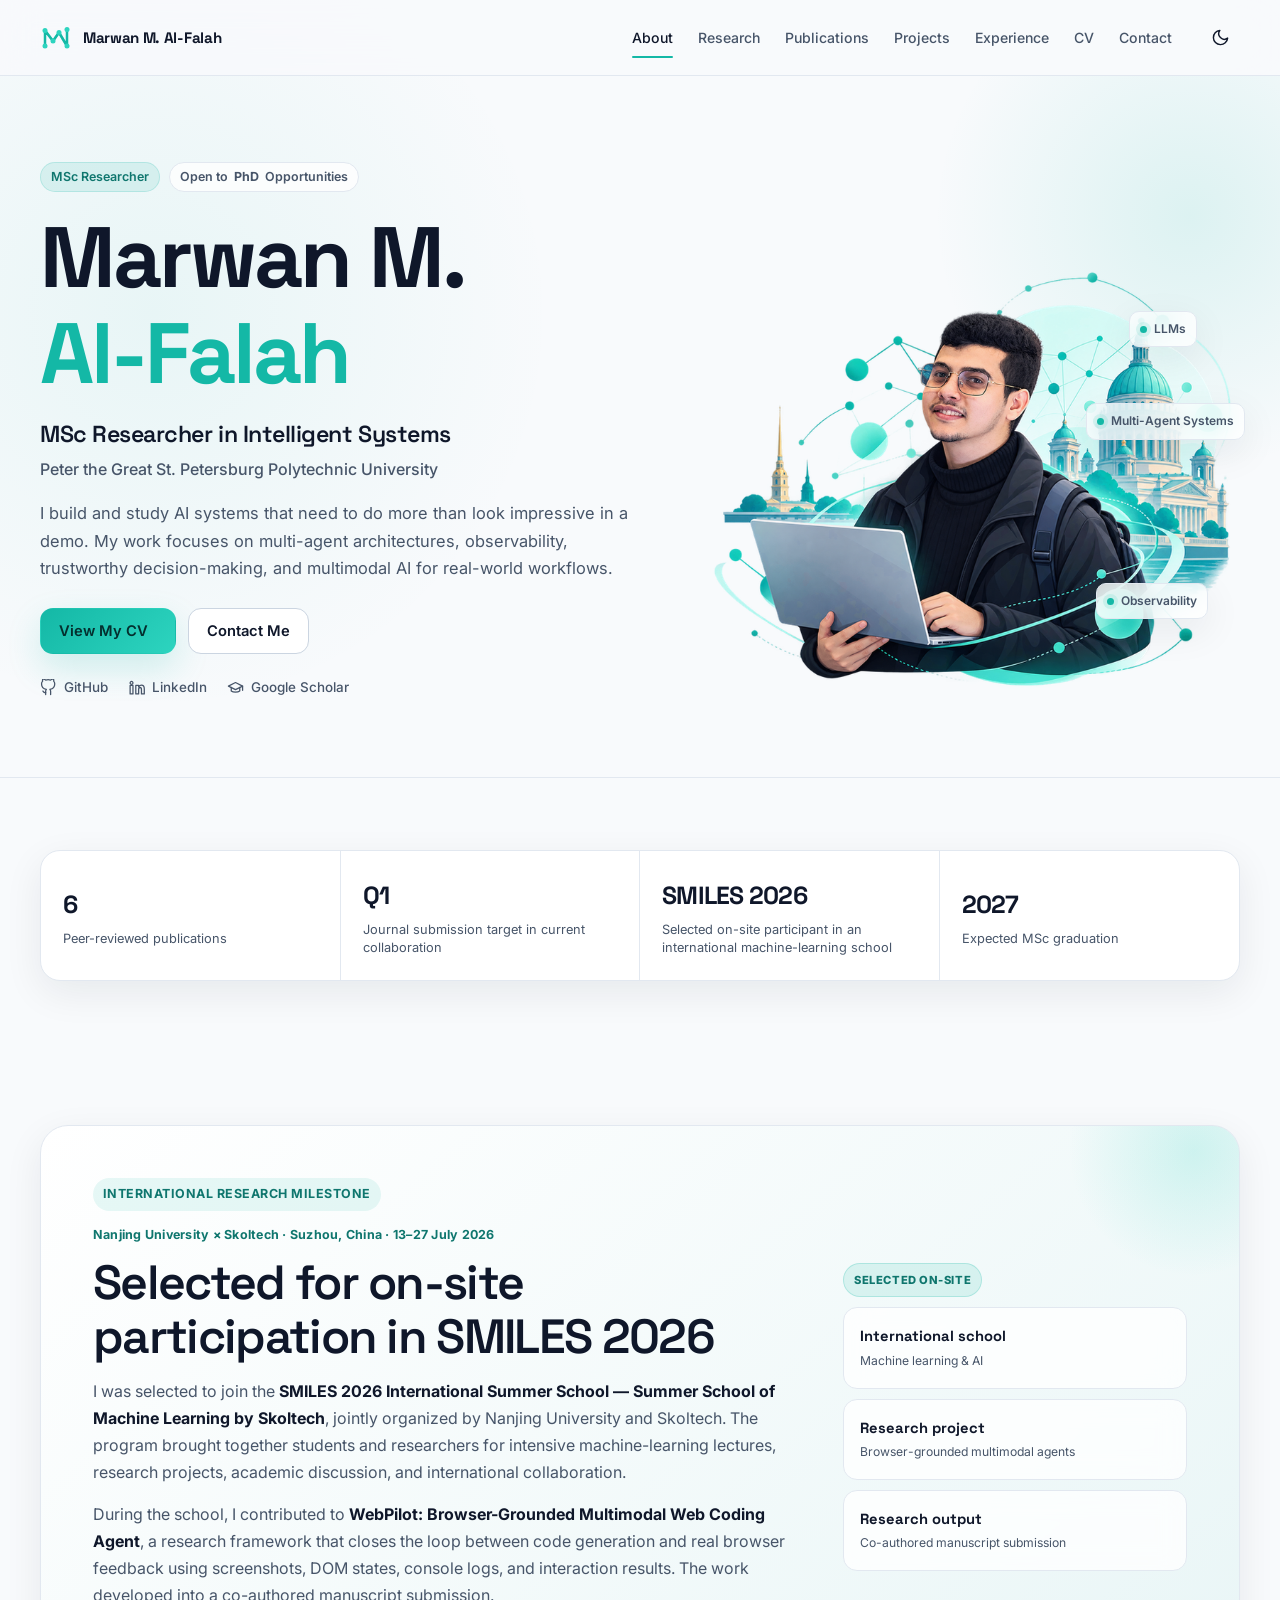
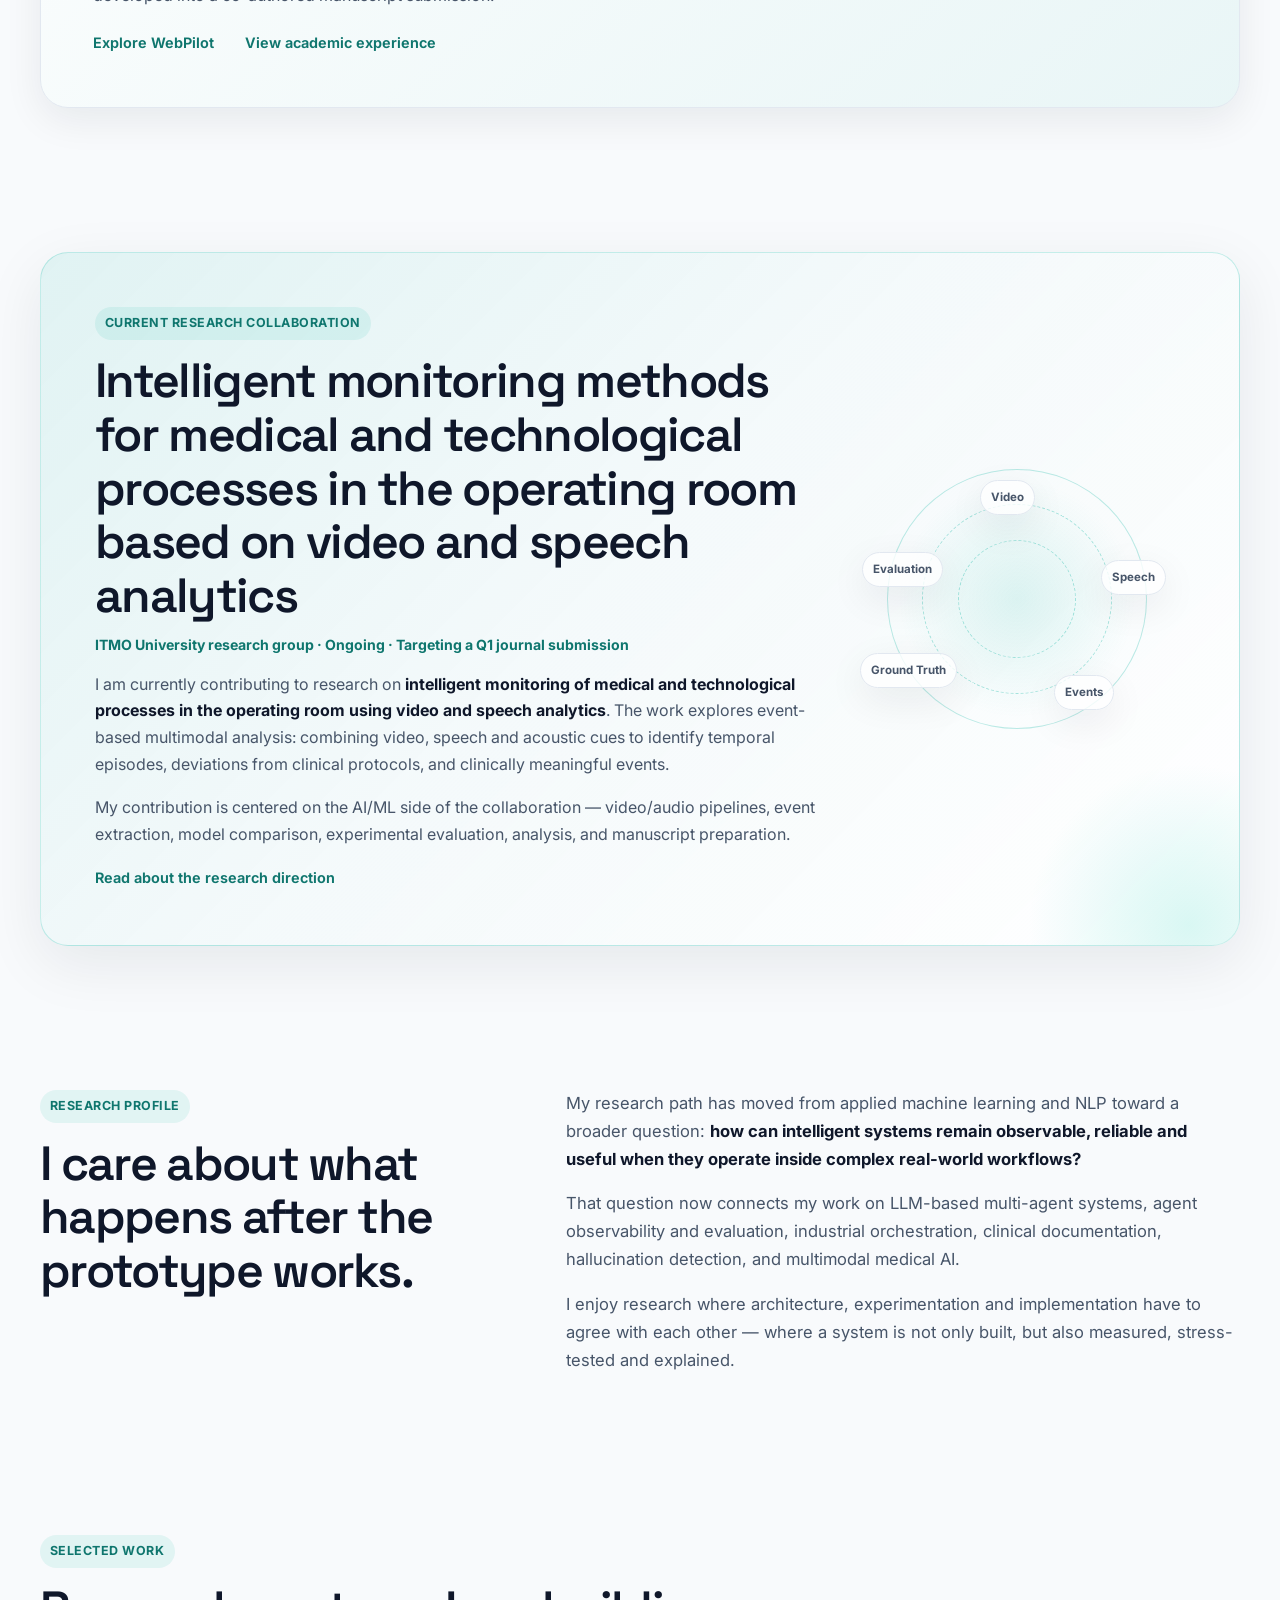
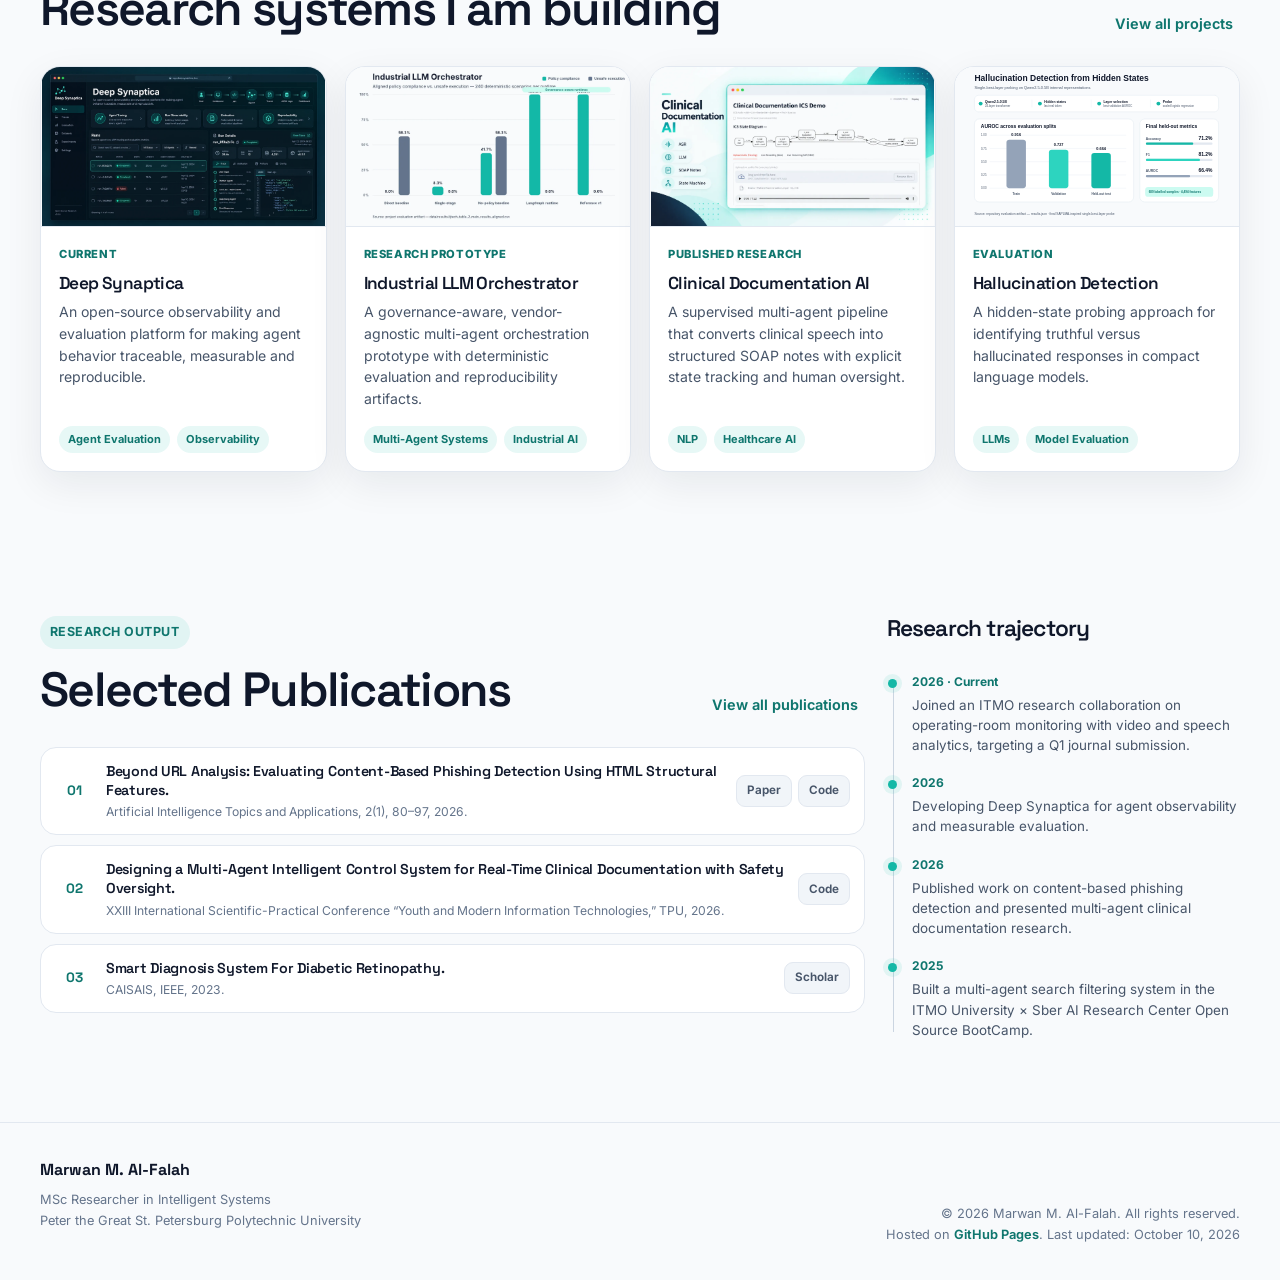
==== index.html @ 4bd2d405 "Force fresh portfolio tracker deployment" ====
<!doctype html>
<html lang="en" data-theme="light">
  <head>
    <meta charset="utf-8" />
    <meta name="viewport" content="width=device-width, initial-scale=1" />
    <meta name="theme-color" content="#F8FAFC" />
    <link rel="icon" href="favicon.svg" type="image/svg+xml" />
    <link
      rel="icon"
      href="assets/images/favicon-32.png"
      sizes="32x32"
      type="image/png"
    />
    <link rel="apple-touch-icon" href="assets/images/apple-touch-icon.png" />
    <link rel="manifest" href="site.webmanifest" />
    <link rel="preconnect" href="https://fonts.googleapis.com" />
    <link rel="preconnect" href="https://fonts.gstatic.com" crossorigin />
    <link rel="stylesheet" href="assets/css/styles.css" />
    <title>Marwan M. Al-Falah — AI Researcher</title>
    <meta
      name="description"
      content="Marwan M. Al-Falah is an MSc researcher in Intelligent Systems working on multi-agent systems, agent observability, trustworthy AI, and multimodal AI research."
    />
    <meta property="og:type" content="website" />
    <meta property="og:title" content="Marwan M. Al-Falah — AI Researcher" />
    <meta
      property="og:description"
      content="Multi-agent systems, agent observability, trustworthy AI and multimodal research."
    />
    <meta
      property="og:image"
      content="https://marwanmalfalah.github.io/assets/images/og-image.png"
    />
    <meta property="og:image:width" content="1200" />
    <meta property="og:image:height" content="630" />
    <meta name="twitter:card" content="summary_large_image" />
  </head>
  <body data-page="about">
    <a class="skip-link" href="#main">Skip to main content</a>
    <header id="site-header"></header>
    <main id="main">
      <section class="hero" aria-labelledby="hero-title">
        <div class="container hero-grid">
          <div class="hero-copy">
            <div class="hero-eyebrows">
              <span class="eyebrow-pill primary">MSc Researcher</span
              ><span class="eyebrow-pill"
                >Open to <b>PhD</b> Opportunities</span
              >
            </div>
            <h1 class="hero-title" id="hero-title">
              Marwan M.<span class="accent">Al-Falah</span>
            </h1>
            <p class="hero-role">MSc Researcher in Intelligent Systems</p>
            <p class="hero-affiliation">
              Peter the Great St. Petersburg Polytechnic University
            </p>
            <p class="hero-intro">
              I build and study AI systems that need to do more than look
              impressive in a demo. My work focuses on multi-agent
              architectures, observability, trustworthy decision-making, and
              multimodal AI for real-world workflows.
            </p>
            <div class="hero-actions">
              <a
                class="btn btn-primary"
                href="assets/files/Marwan_AlFalah_CV.pdf"
                target="_blank"
                rel="noopener"
                >View My CV<span class="icon" data-icon="arrowRight"></span></a
              ><a class="btn btn-secondary" href="contact.html">Contact Me</a>
            </div>
            <div class="social-row">
              <a
                class="social-link"
                href="https://github.com/MarwanMAlfalah"
                target="_blank"
                rel="noopener"
                ><span class="icon" data-icon="github"></span>GitHub</a
              ><a
                class="social-link"
                href="https://www.linkedin.com/in/marwanmalfalah"
                target="_blank"
                rel="noopener"
                ><span class="icon" data-icon="linkedin"></span>LinkedIn</a
              ><a
                class="social-link"
                href="https://scholar.google.com/citations?user=TC1SgRMAAAAJ&hl=en"
                target="_blank"
                rel="noopener"
                ><span class="icon" data-icon="graduation"></span>Google
                Scholar</a
              >
            </div>
          </div>
          <div class="hero-visual" aria-hidden="true">
            <img
              class="hero-art hero-art-light"
              src="assets/images/hero-light.svg"
              alt=""
            /><img
              class="hero-art hero-art-dark"
              src="assets/images/hero-dark.svg"
              alt=""
            /><span class="hero-chip chip-1">LLMs</span
            ><span class="hero-chip chip-2">Multi-Agent Systems</span
            ><span class="hero-chip chip-3">Observability</span>
          </div>
        </div>
      </section>

      <section class="section-tight">
        <div class="container">
          <div class="impact-strip">
            <div><strong>6</strong><span>Peer-reviewed publications</span></div>
            <div>
              <strong>Q1</strong
              ><span>Journal submission target in current collaboration</span>
            </div>
            <div>
              <strong>SMILES 2026</strong
              ><span
                >Selected on-site participant in an international
                machine-learning school</span
              >
            </div>
            <div><strong>2027</strong><span>Expected MSc graduation</span></div>
          </div>
        </div>
      </section>

      <section class="section-tight" aria-labelledby="smiles-title">
        <div class="container research-milestone-card">
          <div class="milestone-main">
            <span class="section-kicker">International research milestone</span>
            <div class="milestone-meta">
              Nanjing University × Skoltech · Suzhou, China · 13–27 July 2026
            </div>
            <h2 id="smiles-title">
              Selected for on-site participation in SMILES 2026
            </h2>
            <p>
              I was selected to join the
              <strong
                >SMILES 2026 International Summer School — Summer School of
                Machine Learning by Skoltech</strong
              >, jointly organized by Nanjing University and Skoltech. The
              program brought together students and researchers for intensive
              machine-learning lectures, research projects, academic discussion,
              and international collaboration.
            </p>
            <p>
              During the school, I contributed to
              <strong
                >WebPilot: Browser-Grounded Multimodal Web Coding Agent</strong
              >, a research framework that closes the loop between code
              generation and real browser feedback using screenshots, DOM
              states, console logs, and interaction results. The work developed
              into a co-authored manuscript submission.
            </p>
            <div class="milestone-actions">
              <a class="text-link" href="projects.html#webpilot"
                >Explore WebPilot<span
                  class="icon"
                  data-icon="arrowRight"
                ></span></a
              ><a class="text-link" href="experience.html#smiles-2026"
                >View academic experience<span
                  class="icon"
                  data-icon="arrowRight"
                ></span
              ></a>
            </div>
          </div>
          <div class="milestone-side" aria-label="SMILES 2026 highlights">
            <span class="milestone-badge">Selected on-site</span>
            <div>
              <strong>International school</strong
              ><span>Machine learning & AI</span>
            </div>
            <div>
              <strong>Research project</strong
              ><span>Browser-grounded multimodal agents</span>
            </div>
            <div>
              <strong>Research output</strong
              ><span>Co-authored manuscript submission</span>
            </div>
          </div>
        </div>
      </section>

      <section class="section-tight">
        <div class="container current-research-card">
          <div class="current-research-copy">
            <span class="section-kicker">Current research collaboration</span>
            <h2>
              Intelligent monitoring methods for medical and technological
              processes in the operating room based on video and speech
              analytics
            </h2>
            <p class="research-status">
              ITMO University research group · Ongoing · Targeting a Q1 journal
              submission
            </p>
            <p>
              I am currently contributing to research on
              <strong
                >intelligent monitoring of medical and technological processes
                in the operating room using video and speech analytics</strong
              >. The work explores event-based multimodal analysis: combining
              video, speech and acoustic cues to identify temporal episodes,
              deviations from clinical protocols, and clinically meaningful
              events.
            </p>
            <p>
              My contribution is centered on the AI/ML side of the collaboration
              — video/audio pipelines, event extraction, model comparison,
              experimental evaluation, analysis, and manuscript preparation.
            </p>
            <a class="text-link" href="research.html#operating-room"
              >Read about the research direction<span
                class="icon"
                data-icon="arrowRight"
              ></span
            ></a>
          </div>
          <div class="current-research-visual">
            <div class="research-orbit">
              <span>Video</span><span>Speech</span><span>Events</span
              ><span>Ground Truth</span><span>Evaluation</span>
            </div>
          </div>
        </div>
      </section>

      <section class="section-tight">
        <div class="container narrative-grid">
          <div>
            <span class="section-kicker">Research profile</span>
            <h2>I care about what happens after the prototype works.</h2>
          </div>
          <div class="narrative-copy">
            <p>
              My research path has moved from applied machine learning and NLP
              toward a broader question:
              <strong
                >how can intelligent systems remain observable, reliable and
                useful when they operate inside complex real-world
                workflows?</strong
              >
            </p>
            <p>
              That question now connects my work on LLM-based multi-agent
              systems, agent observability and evaluation, industrial
              orchestration, clinical documentation, hallucination detection,
              and multimodal medical AI.
            </p>
            <p>
              I enjoy research where architecture, experimentation and
              implementation have to agree with each other — where a system is
              not only built, but also measured, stress-tested and explained.
            </p>
          </div>
        </div>
      </section>

      <section class="section-tight" aria-labelledby="featured-projects-title">
        <div class="container">
          <div class="section-header">
            <div>
              <span class="section-kicker">Selected work</span>
              <h2 id="featured-projects-title">
                Research systems I am building
              </h2>
            </div>
            <a class="text-link" href="projects.html"
              >View all projects<span class="icon" data-icon="arrowRight"></span
            ></a>
          </div>
          <div class="project-grid">
            <article class="project-card">
              <a
                class="project-media"
                href="https://github.com/MarwanMAlfalah/deep-synaptica"
                target="_blank"
                rel="noopener"
                ><img
                  src="assets/images/projects/deep-synaptica.webp"
                  alt="Deep Synaptica illustration"
              /></a>
              <div class="project-body">
                <span class="project-label">Current</span>
                <h3>Deep Synaptica</h3>
                <p>
                  An open-source observability and evaluation platform for
                  making agent behavior traceable, measurable and reproducible.
                </p>
                <div class="tag-row">
                  <span class="tag">Agent Evaluation</span
                  ><span class="tag">Observability</span>
                </div>
              </div>
            </article>
            <article class="project-card">
              <a
                class="project-media"
                href="https://github.com/MarwanMAlfalah/vendor-agnostic-industrial-orchestrator"
                target="_blank"
                rel="noopener"
                ><img
                  src="assets/images/projects/industrial-orchestrator.webp"
                  alt="Industrial orchestration illustration"
              /></a>
              <div class="project-body">
                <span class="project-label">Research prototype</span>
                <h3>Industrial LLM Orchestrator</h3>
                <p>
                  A governance-aware, vendor-agnostic multi-agent orchestration
                  prototype with deterministic evaluation and reproducibility
                  artifacts.
                </p>
                <div class="tag-row">
                  <span class="tag">Multi-Agent Systems</span
                  ><span class="tag">Industrial AI</span>
                </div>
              </div>
            </article>
            <article class="project-card">
              <a
                class="project-media"
                href="https://github.com/MarwanMAlfalah/clinical-doc-ics-demo"
                target="_blank"
                rel="noopener"
                ><img
                  src="assets/images/projects/clinical-ai.webp"
                  alt="Clinical AI illustration"
              /></a>
              <div class="project-body">
                <span class="project-label">Published research</span>
                <h3>Clinical Documentation AI</h3>
                <p>
                  A supervised multi-agent pipeline that converts clinical
                  speech into structured SOAP notes with explicit state tracking
                  and human oversight.
                </p>
                <div class="tag-row">
                  <span class="tag">NLP</span
                  ><span class="tag">Healthcare AI</span>
                </div>
              </div>
            </article>
            <article class="project-card">
              <a
                class="project-media"
                href="https://github.com/MarwanMAlfalah/smiles-2026-hallucination-detection"
                target="_blank"
                rel="noopener"
                ><img
                  src="assets/images/projects/hallucination-detection.svg"
                  alt="Hallucination detection illustration"
              /></a>
              <div class="project-body">
                <span class="project-label">Evaluation</span>
                <h3>Hallucination Detection</h3>
                <p>
                  A hidden-state probing approach for identifying truthful
                  versus hallucinated responses in compact language models.
                </p>
                <div class="tag-row">
                  <span class="tag">LLMs</span
                  ><span class="tag">Model Evaluation</span>
                </div>
              </div>
            </article>
          </div>
        </div>
      </section>

      <section class="section-tight">
        <div class="container content-split">
          <div>
            <div class="section-header">
              <div>
                <span class="section-kicker">Research output</span>
                <h2>Selected Publications</h2>
              </div>
              <a class="text-link" href="publications.html"
                >View all publications<span
                  class="icon"
                  data-icon="arrowRight"
                ></span
              ></a>
            </div>
            <div class="publication-list">
              <article class="publication-item">
                <div class="pub-index">01</div>
                <div>
                  <div class="pub-title">
                    Beyond URL Analysis: Evaluating Content-Based Phishing
                    Detection Using HTML Structural Features.
                  </div>
                  <div class="pub-meta">
                    Artificial Intelligence Topics and Applications, 2(1),
                    80–97, 2026.
                  </div>
                </div>
                <div class="pub-actions">
                  <a
                    href="https://asejournals.com/journal/index.php/AITA/article/view/14"
                    target="_blank"
                    rel="noopener"
                    >Paper</a
                  ><a
                    href="https://github.com/MarwanMAlfalah/phishing-website-detection-content-based-analysis"
                    target="_blank"
                    rel="noopener"
                    >Code</a
                  >
                </div>
              </article>
              <article class="publication-item">
                <div class="pub-index">02</div>
                <div>
                  <div class="pub-title">
                    Designing a Multi-Agent Intelligent Control System for
                    Real-Time Clinical Documentation with Safety Oversight.
                  </div>
                  <div class="pub-meta">
                    XXIII International Scientific-Practical Conference “Youth
                    and Modern Information Technologies,” TPU, 2026.
                  </div>
                </div>
                <div class="pub-actions">
                  <a
                    href="https://github.com/MarwanMAlfalah/clinical-doc-ics-demo"
                    target="_blank"
                    rel="noopener"
                    >Code</a
                  >
                </div>
              </article>
              <article class="publication-item">
                <div class="pub-index">03</div>
                <div>
                  <div class="pub-title">
                    Smart Diagnosis System For Diabetic Retinopathy.
                  </div>
                  <div class="pub-meta">CAISAIS, IEEE, 2023.</div>
                </div>
                <div class="pub-actions">
                  <a
                    href="https://scholar.google.com/citations?user=TC1SgRMAAAAJ&hl=en"
                    target="_blank"
                    rel="noopener"
                    >Scholar</a
                  >
                </div>
              </article>
            </div>
          </div>
          <aside>
            <div class="section-header"><h3>Research trajectory</h3></div>
            <div class="timeline">
              <div class="timeline-item">
                <div class="timeline-date">2026 · Current</div>
                <div class="timeline-text">
                  Joined an ITMO research collaboration on operating-room
                  monitoring with video and speech analytics, targeting a Q1
                  journal submission.
                </div>
              </div>
              <div class="timeline-item">
                <div class="timeline-date">2026</div>
                <div class="timeline-text">
                  Developing Deep Synaptica for agent observability and
                  measurable evaluation.
                </div>
              </div>
              <div class="timeline-item">
                <div class="timeline-date">2026</div>
                <div class="timeline-text">
                  Published work on content-based phishing detection and
                  presented multi-agent clinical documentation research.
                </div>
              </div>
              <div class="timeline-item">
                <div class="timeline-date">2025</div>
                <div class="timeline-text">
                  Built a multi-agent search filtering system in the ITMO
                  University × Sber AI Research Center Open Source BootCamp.
                </div>
              </div>
            </div>
          </aside>
        </div>
      </section>
    </main>
    <footer id="site-footer"></footer>
    <script src="assets/js/app.js" defer></script>
    <script src="assets/js/tracker-v2.js" defer></script>
</body>
</html>
---- assets/css/styles.css ----
@import url('https://fonts.googleapis.com/css2?family=Inter:wght@400;500;600;700&family=Space+Grotesk:wght@500;600;700&display=swap');

:root {
  color-scheme: light;
  --font-heading: "Space Grotesk", "Inter", system-ui, sans-serif;
  --font-body: "Inter", system-ui, -apple-system, BlinkMacSystemFont, "Segoe UI", sans-serif;

  --teal: #14B8A6;
  --teal-bright: #2DD4BF;
  --mint: #99F6E4;
  --mint-soft: #CCFBF1;
  --teal-deep: #0F766E;

  --bg: #F8FAFC;
  --surface: #FFFFFF;
  --surface-soft: #F1F5F9;
  --surface-glass: rgba(255, 255, 255, 0.78);
  --text: #0F172A;
  --muted: #475569;
  --muted-2: #64748B;
  --border: #E2E8F0;
  --border-strong: #CBD5E1;
  --header: rgba(248, 250, 252, 0.86);
  --shadow: 0 18px 60px rgba(15, 23, 42, 0.08);
  --shadow-card: 0 12px 38px rgba(15, 23, 42, 0.075);
  --teal-glow: 0 14px 34px rgba(20, 184, 166, 0.18);

  --radius-sm: 12px;
  --radius-md: 16px;
  --radius-lg: 20px;
  --radius-xl: 28px;
  --radius-pill: 999px;
  --container: 1200px;
  --section-space: clamp(72px, 8vw, 96px);
  --nav-height: 76px;
}

html[data-theme="dark"] {
  color-scheme: dark;
  --bg: #0B1220;
  --surface: #0F172A;
  --surface-soft: #111C2E;
  --surface-glass: rgba(15, 23, 42, 0.80);
  --text: #F8FAFC;
  --muted: #CBD5E1;
  --muted-2: #94A3B8;
  --border: rgba(255, 255, 255, 0.08);
  --border-strong: rgba(255, 255, 255, 0.14);
  --header: rgba(11, 18, 32, 0.84);
  --shadow: 0 20px 70px rgba(0, 0, 0, 0.26);
  --shadow-card: 0 16px 42px rgba(0, 0, 0, 0.20);
  --teal-glow: 0 16px 42px rgba(20, 184, 166, 0.17);
}

* {
  box-sizing: border-box;
}

html {
  scroll-behavior: smooth;
  scroll-padding-top: calc(var(--nav-height) + 22px);
}

body {
  margin: 0;
  min-height: 100vh;
  background:
    radial-gradient(circle at 12% 7%, rgba(20, 184, 166, 0.07), transparent 25rem),
    var(--bg);
  color: var(--text);
  font-family: var(--font-body);
  font-size: 16px;
  line-height: 1.68;
  -webkit-font-smoothing: antialiased;
  text-rendering: optimizeLegibility;
  transition: background-color .25s ease, color .25s ease;
}

body::selection {
  background: var(--mint);
  color: #0F172A;
}

img,
svg {
  display: block;
  max-width: 100%;
}

a {
  color: inherit;
  text-decoration: none;
}

button,
input,
textarea {
  font: inherit;
}

button {
  color: inherit;
}

h1,
h2,
h3,
h4,
p {
  margin-top: 0;
}

h1,
h2,
h3,
h4 {
  font-family: var(--font-heading);
  letter-spacing: -0.035em;
  line-height: 1.12;
}

h1 {
  font-size: clamp(3rem, 7vw, 5.35rem);
  font-weight: 700;
}

h2 {
  font-size: clamp(2rem, 4vw, 3rem);
  font-weight: 600;
}

h3 {
  font-size: clamp(1.15rem, 2vw, 1.42rem);
  font-weight: 600;
}

.container {
  width: min(var(--container), calc(100% - 48px));
  margin-inline: auto;
}

.section {
  padding-block: var(--section-space);
}

.section-tight {
  padding-block: clamp(48px, 6vw, 72px);
}

.section-header {
  display: flex;
  align-items: end;
  justify-content: space-between;
  gap: 24px;
  margin-bottom: 30px;
}

.section-header h2,
.section-header h3 {
  margin-bottom: 0;
}

.section-kicker {
  display: inline-flex;
  align-items: center;
  gap: 8px;
  padding: 6px 10px;
  border-radius: var(--radius-pill);
  background: rgba(20, 184, 166, .10);
  color: var(--teal-deep);
  font-size: .78rem;
  font-weight: 700;
  letter-spacing: .04em;
  text-transform: uppercase;
  margin-bottom: 14px;
}

html[data-theme="dark"] .section-kicker {
  color: var(--teal-bright);
}

.section-lead {
  max-width: 720px;
  color: var(--muted);
  font-size: 1.05rem;
}

.skip-link {
  position: fixed;
  left: 18px;
  top: -80px;
  z-index: 9999;
  background: var(--teal);
  color: #042F2E;
  font-weight: 700;
  padding: 10px 14px;
  border-radius: 10px;
}

.skip-link:focus {
  top: 16px;
}

/* Header */
.site-header {
  position: sticky;
  top: 0;
  z-index: 1000;
  height: var(--nav-height);
  background: var(--header);
  border-bottom: 1px solid var(--border);
  backdrop-filter: blur(18px) saturate(150%);
  -webkit-backdrop-filter: blur(18px) saturate(150%);
}

.nav-shell {
  height: 100%;
  display: flex;
  align-items: center;
  justify-content: space-between;
  gap: 28px;
}

.brand {
  display: inline-flex;
  align-items: center;
  gap: 11px;
  font-family: var(--font-heading);
  font-weight: 700;
  letter-spacing: -0.02em;
  white-space: nowrap;
}

.brand img {
  width: 32px;
  height: 32px;
}

.brand-label {
  font-size: .95rem;
}

.nav-links {
  display: flex;
  align-items: center;
  gap: 25px;
  margin-left: auto;
}

.nav-link {
  position: relative;
  color: var(--muted);
  font-size: .88rem;
  font-weight: 500;
  transition: color .18s ease;
}

.nav-link::after {
  content: "";
  position: absolute;
  height: 2px;
  left: 0;
  right: 100%;
  bottom: -9px;
  background: var(--teal);
  border-radius: 999px;
  transition: right .18s ease;
}

.nav-link:hover,
.nav-link[aria-current="page"] {
  color: var(--text);
}

.nav-link:hover::after,
.nav-link[aria-current="page"]::after {
  right: 0;
}

.header-actions {
  display: flex;
  align-items: center;
  gap: 8px;
}

.icon-btn {
  width: 40px;
  height: 40px;
  display: inline-grid;
  place-items: center;
  border-radius: 12px;
  border: 1px solid transparent;
  background: transparent;
  cursor: pointer;
  transition: .18s ease;
}

.icon-btn:hover {
  background: var(--surface-soft);
  border-color: var(--border);
}

.icon-btn .icon {
  width: 19px;
  height: 19px;
}

.menu-btn {
  display: none;
}

/* Buttons and links */
.btn {
  min-height: 46px;
  display: inline-flex;
  align-items: center;
  justify-content: center;
  gap: 9px;
  padding: 0 18px;
  border: 1px solid transparent;
  border-radius: 13px;
  font-weight: 600;
  font-size: .92rem;
  cursor: pointer;
  transition: transform .18s ease, box-shadow .18s ease, background .18s ease, border-color .18s ease;
}

.btn:hover {
  transform: translateY(-2px);
}

.btn-primary {
  background: linear-gradient(135deg, var(--teal) 0%, var(--teal-bright) 100%);
  color: #042F2E;
  box-shadow: var(--teal-glow);
}

.btn-primary:hover {
  box-shadow: 0 18px 42px rgba(20, 184, 166, .26);
}

.btn-secondary {
  background: var(--surface);
  border-color: var(--border-strong);
  color: var(--text);
}

.btn-secondary:hover {
  border-color: var(--teal);
}

.btn-ghost {
  min-height: 38px;
  padding: 0 12px;
  color: var(--teal-deep);
  background: rgba(20, 184, 166, .08);
}

html[data-theme="dark"] .btn-ghost {
  color: var(--teal-bright);
}

.text-link {
  display: inline-flex;
  align-items: center;
  gap: 7px;
  color: var(--teal-deep);
  font-weight: 650;
  font-size: .9rem;
}

html[data-theme="dark"] .text-link {
  color: var(--teal-bright);
}

.text-link .icon {
  transition: transform .18s ease;
}

.text-link:hover .icon {
  transform: translateX(3px);
}

/* Hero */
.hero {
  position: relative;
  min-height: clamp(620px, 78vh, 720px);
  display: flex;
  align-items: center;
  overflow: clip;
  border-bottom: 1px solid var(--border);
}

.hero::before {
  content: "";
  position: absolute;
  width: 540px;
  height: 540px;
  right: -180px;
  top: -130px;
  border-radius: 50%;
  background: radial-gradient(circle, rgba(20, 184, 166, .12), transparent 67%);
  pointer-events: none;
}

.hero-grid {
  display: grid;
  grid-template-columns: minmax(0, 1.08fr) minmax(420px, 540px);
  align-items: center;
  gap: clamp(28px, 4vw, 56px);
  padding-block: 56px 48px;
}

.hero-copy {
  position: relative;
  z-index: 2;
  max-width: 650px;
}

.hero-eyebrows {
  display: flex;
  flex-wrap: wrap;
  gap: 9px;
  margin-bottom: 18px;
}

.eyebrow-pill {
  display: inline-flex;
  align-items: center;
  gap: 6px;
  min-height: 30px;
  padding: 0 10px;
  border-radius: var(--radius-pill);
  color: var(--muted);
  background: var(--surface-glass);
  border: 1px solid var(--border);
  font-size: .78rem;
  font-weight: 600;
}

.eyebrow-pill.primary {
  color: var(--teal-deep);
  background: rgba(20, 184, 166, .11);
  border-color: rgba(20, 184, 166, .18);
}

html[data-theme="dark"] .eyebrow-pill.primary {
  color: var(--teal-bright);
}

.hero-title {
  margin-bottom: 13px;
  max-width: 780px;
}

.hero-title .accent {
  color: var(--teal);
  display: block;
}

.hero-role {
  font-family: var(--font-heading);
  font-weight: 600;
  letter-spacing: -0.02em;
  font-size: clamp(1.14rem, 2.3vw, 1.45rem);
  margin-bottom: 2px;
}

.hero-affiliation {
  color: var(--muted);
  font-weight: 500;
  margin-bottom: 17px;
}

.hero-intro {
  color: var(--muted);
  max-width: 680px;
  font-size: 1.03rem;
  margin-bottom: 25px;
}

.hero-actions {
  display: flex;
  flex-wrap: wrap;
  gap: 12px;
}

.social-row {
  display: flex;
  flex-wrap: wrap;
  gap: 20px;
  margin-top: 22px;
}

.social-link {
  display: inline-flex;
  align-items: center;
  gap: 7px;
  color: var(--muted);
  font-size: .84rem;
  font-weight: 500;
}

.social-link:hover {
  color: var(--text);
}

.social-link .icon {
  width: 17px;
  height: 17px;
}

.hero-visual {
  position: relative;
  align-self: end;
  justify-self: end;
  width: 100%;
  max-width: 540px;
  aspect-ratio: 760 / 620;
  overflow: visible;
}

.hero-art {
  position: absolute;
  left: 50%;
  bottom: 0;
  width: 100%;
  height: 100%;
  max-width: none;
  object-fit: contain;
  object-position: center bottom;
  transform: translateX(-50%);
  pointer-events: none;
}

.hero-art-dark {
  display: none;
}

html[data-theme="dark"] .hero-art-light {
  display: none;
}

html[data-theme="dark"] .hero-art-dark {
  display: block;
}

.hero-chip {
  position: absolute;
  z-index: 3;
  display: inline-flex;
  align-items: center;
  gap: 7px;
  padding: 7px 10px;
  border-radius: 10px;
  background: var(--surface-glass);
  border: 1px solid var(--border);
  color: var(--muted);
  font-size: .75rem;
  font-weight: 600;
  box-shadow: var(--shadow-card);
  backdrop-filter: blur(12px);
}

.hero-chip::before {
  content: "";
  width: 7px;
  height: 7px;
  border-radius: 50%;
  background: var(--teal);
  box-shadow: 0 0 0 4px rgba(20, 184, 166, .12);
}

.chip-1 {
  top: 12%;
  right: 8%;
}

.chip-2 {
  top: 33%;
  right: -1%;
}

.chip-3 {
  bottom: 18%;
  right: 6%;
}

/* Cards */
.glass-panel,
.card {
  background: var(--surface-glass);
  border: 1px solid var(--border);
  border-radius: var(--radius-lg);
  box-shadow: var(--shadow-card);
  backdrop-filter: blur(14px);
}

.interest-grid {
  display: grid;
  grid-template-columns: repeat(6, 1fr);
  gap: 12px;
}

.interest-card {
  min-height: 108px;
  display: flex;
  align-items: center;
  gap: 12px;
  padding: 18px 15px;
  background: var(--surface);
  border: 1px solid var(--border);
  border-radius: var(--radius-md);
  transition: transform .2s ease, border-color .2s ease, box-shadow .2s ease;
}

.interest-card:hover {
  transform: translateY(-3px);
  border-color: rgba(20, 184, 166, .44);
  box-shadow: var(--shadow-card);
}

.interest-icon {
  flex: 0 0 38px;
  width: 38px;
  height: 38px;
  display: grid;
  place-items: center;
  border-radius: 11px;
  background: rgba(20, 184, 166, .09);
  color: var(--teal-deep);
}

html[data-theme="dark"] .interest-icon {
  color: var(--teal-bright);
}

.interest-icon .icon {
  width: 21px;
  height: 21px;
}

.interest-card span:last-child {
  font-size: .82rem;
  font-weight: 600;
  line-height: 1.35;
}

.project-grid {
  display: grid;
  grid-template-columns: repeat(4, 1fr);
  gap: 18px;
}

.project-card {
  overflow: hidden;
  display: flex;
  flex-direction: column;
  background: var(--surface);
  border: 1px solid var(--border);
  border-radius: var(--radius-lg);
  box-shadow: var(--shadow-card);
  transition: transform .22s ease, border-color .22s ease, box-shadow .22s ease;
}

.project-card:hover {
  transform: translateY(-5px);
  border-color: rgba(20, 184, 166, .36);
  box-shadow: var(--shadow);
}

.project-media {
  aspect-ratio: 16 / 9;
  overflow: hidden;
  border-bottom: 1px solid var(--border);
}

.project-media img {
  width: 100%;
  height: 100%;
  object-fit: cover;
  transition: transform .32s ease;
}

.project-card:hover .project-media img {
  transform: scale(1.025);
}

.project-body {
  display: flex;
  flex-direction: column;
  flex: 1;
  padding: 18px;
}

.project-body h3 {
  margin-bottom: 8px;
  font-size: 1.08rem;
}

.project-body p {
  color: var(--muted);
  font-size: .88rem;
  line-height: 1.55;
  margin-bottom: 16px;
}

.tag-row {
  display: flex;
  flex-wrap: wrap;
  gap: 7px;
  margin-top: auto;
}

.tag {
  display: inline-flex;
  align-items: center;
  min-height: 27px;
  padding: 0 9px;
  border-radius: var(--radius-pill);
  background: rgba(20, 184, 166, .10);
  color: var(--teal-deep);
  font-size: .69rem;
  font-weight: 700;
}

html[data-theme="dark"] .tag {
  color: var(--teal-bright);
  background: rgba(20, 184, 166, .12);
}

.project-footer {
  display: flex;
  justify-content: space-between;
  gap: 12px;
  align-items: center;
  padding: 13px 18px;
  border-top: 1px solid var(--border);
}

.project-footer a {
  color: var(--muted);
  font-size: .8rem;
  font-weight: 600;
  display: inline-flex;
  align-items: center;
  gap: 6px;
}

.project-footer a:hover {
  color: var(--teal-deep);
}

html[data-theme="dark"] .project-footer a:hover {
  color: var(--teal-bright);
}

/* Publications and news */
.content-split {
  display: grid;
  grid-template-columns: minmax(0, 1.75fr) minmax(280px, .75fr);
  gap: 22px;
}

.publication-list {
  display: grid;
  gap: 10px;
}

.publication-item {
  display: grid;
  grid-template-columns: 38px minmax(0, 1fr) auto;
  gap: 13px;
  align-items: center;
  padding: 14px;
  background: var(--surface);
  border: 1px solid var(--border);
  border-radius: var(--radius-md);
}

.pub-index {
  color: var(--teal-deep);
  font-family: var(--font-heading);
  font-weight: 700;
  font-size: .85rem;
  text-align: center;
}

html[data-theme="dark"] .pub-index {
  color: var(--teal-bright);
}

.pub-title {
  font-family: var(--font-heading);
  font-weight: 600;
  font-size: .89rem;
  letter-spacing: -0.02em;
  margin-bottom: 3px;
  line-height: 1.35;
}

.pub-meta {
  color: var(--muted-2);
  font-size: .76rem;
  line-height: 1.4;
}

.pub-actions {
  display: flex;
  gap: 6px;
}

.pub-actions a {
  min-height: 32px;
  display: inline-flex;
  align-items: center;
  padding: 0 10px;
  border-radius: 9px;
  background: var(--surface-soft);
  color: var(--muted);
  font-size: .73rem;
  font-weight: 650;
  border: 1px solid var(--border);
}

.pub-actions a:hover {
  border-color: var(--teal);
  color: var(--text);
}

.timeline {
  position: relative;
  display: grid;
  gap: 18px;
  padding-left: 25px;
}

.timeline::before {
  content: "";
  position: absolute;
  left: 6px;
  top: 8px;
  bottom: 8px;
  width: 1px;
  background: var(--border-strong);
}

.timeline-item {
  position: relative;
}

.timeline-item::before {
  content: "";
  position: absolute;
  left: -24px;
  top: 7px;
  width: 9px;
  height: 9px;
  border-radius: 50%;
  background: var(--teal);
  box-shadow: 0 0 0 5px rgba(20, 184, 166, .10);
}

.timeline-date {
  color: var(--teal-deep);
  font-weight: 700;
  font-size: .75rem;
  margin-bottom: 3px;
}

html[data-theme="dark"] .timeline-date {
  color: var(--teal-bright);
}

.timeline-text {
  color: var(--muted);
  font-size: .84rem;
  line-height: 1.5;
}

/* Inner pages */
.page-hero {
  padding-block: clamp(64px, 8vw, 96px) 48px;
  border-bottom: 1px solid var(--border);
}

.page-hero h1 {
  font-size: clamp(2.7rem, 6vw, 4.8rem);
  margin-bottom: 14px;
}

.page-hero p {
  max-width: 760px;
  color: var(--muted);
  font-size: 1.05rem;
}

.page-hero .accent {
  color: var(--teal);
}

.content-card {
  padding: clamp(22px, 3vw, 34px);
  background: var(--surface);
  border: 1px solid var(--border);
  border-radius: var(--radius-lg);
  box-shadow: var(--shadow-card);
}

.prose {
  max-width: 820px;
}

.prose p,
.prose li {
  color: var(--muted);
}

.prose strong {
  color: var(--text);
}

.prose h2 {
  margin-top: 48px;
  margin-bottom: 14px;
}

.prose h3 {
  margin-top: 32px;
  margin-bottom: 9px;
}

.prose ul {
  padding-left: 20px;
}

.research-grid {
  display: grid;
  grid-template-columns: repeat(2, 1fr);
  gap: 20px;
}

.research-card {
  padding: 26px;
  background: var(--surface);
  border: 1px solid var(--border);
  border-radius: var(--radius-lg);
}

.research-card .interest-icon {
  margin-bottom: 18px;
}

.research-card p {
  color: var(--muted);
  margin-bottom: 0;
}

.experience-list {
  display: grid;
  gap: 16px;
}

.experience-item {
  display: grid;
  grid-template-columns: 150px minmax(0, 1fr);
  gap: 24px;
  padding: 22px 0;
  border-bottom: 1px solid var(--border);
}

.experience-item:last-child {
  border-bottom: 0;
}

.experience-date {
  color: var(--teal-deep);
  font-size: .8rem;
  font-weight: 700;
  padding-top: 4px;
}

html[data-theme="dark"] .experience-date {
  color: var(--teal-bright);
}

.experience-item h3 {
  margin-bottom: 4px;
}

.experience-org {
  color: var(--muted-2);
  font-weight: 600;
  font-size: .9rem;
  margin-bottom: 8px;
}

.experience-item p {
  color: var(--muted);
  margin-bottom: 0;
}

.contact-grid {
  display: grid;
  grid-template-columns: .9fr 1.1fr;
  gap: 22px;
}

.contact-methods {
  display: grid;
  gap: 12px;
}

.contact-method {
  display: flex;
  align-items: center;
  gap: 13px;
  padding: 16px;
  border: 1px solid var(--border);
  border-radius: var(--radius-md);
  background: var(--surface);
}

.contact-method:hover {
  border-color: rgba(20, 184, 166, .45);
}

.contact-method .interest-icon {
  width: 40px;
  height: 40px;
  flex-basis: 40px;
}

.contact-method strong {
  display: block;
  font-size: .9rem;
}

.contact-method span:last-child {
  color: var(--muted);
  font-size: .82rem;
}

.contact-note {
  padding: 28px;
  background: linear-gradient(135deg, rgba(20, 184, 166, .10), rgba(153, 246, 228, .06));
  border: 1px solid rgba(20, 184, 166, .22);
  border-radius: var(--radius-lg);
}

.contact-note p {
  color: var(--muted);
}

/* Footer */
.site-footer {
  border-top: 1px solid var(--border);
  padding-block: 34px;
  margin-top: 10px;
}

.footer-grid {
  display: grid;
  grid-template-columns: 1fr auto;
  gap: 26px;
  align-items: end;
}

.footer-brand {
  font-family: var(--font-heading);
  font-weight: 700;
  margin-bottom: 5px;
}

.footer-meta,
.footer-copy {
  color: var(--muted-2);
  font-size: .8rem;
}

.footer-copy {
  text-align: right;
}

.footer-social {
  display: flex;
  gap: 12px;
  margin-top: 14px;
}

.footer-social a {
  color: var(--muted);
}

.footer-social a:hover {
  color: var(--teal);
}

.footer-social .icon {
  width: 18px;
  height: 18px;
}

/* Accessibility */
:focus-visible {
  outline: 3px solid rgba(45, 212, 191, .48);
  outline-offset: 3px;
  border-radius: 8px;
}

.sr-only {
  position: absolute;
  width: 1px;
  height: 1px;
  padding: 0;
  margin: -1px;
  overflow: hidden;
  clip: rect(0, 0, 0, 0);
  white-space: nowrap;
  border: 0;
}

@media (max-width: 1080px) {
  .nav-links {
    gap: 16px;
  }

  .nav-link {
    font-size: .82rem;
  }

  .interest-grid {
    grid-template-columns: repeat(3, 1fr);
  }

  .project-grid {
    grid-template-columns: repeat(2, 1fr);
  }

  .hero-grid {
    grid-template-columns: 1.08fr .92fr;
  }

  .hero-visual {
    min-height: 480px;
  }
}

@media (max-width: 900px) {
  :root {
    --nav-height: 70px;
  }

  .container {
    width: min(var(--container), calc(100% - 40px));
  }

  .menu-btn {
    display: inline-grid;
  }

  .nav-links {
    position: fixed;
    top: var(--nav-height);
    left: 20px;
    right: 20px;
    display: none;
    flex-direction: column;
    align-items: stretch;
    gap: 0;
    padding: 10px;
    border: 1px solid var(--border);
    border-radius: 16px;
    background: var(--surface);
    box-shadow: var(--shadow);
  }

  .nav-links.open {
    display: flex;
  }

  .nav-link {
    padding: 12px 14px;
    border-radius: 10px;
  }

  .nav-link::after {
    display: none;
  }

  .nav-link:hover,
  .nav-link[aria-current="page"] {
    background: var(--surface-soft);
  }

  .hero {
    min-height: auto;
  }

  .hero-grid {
    grid-template-columns: 1fr;
    padding-top: 58px;
    gap: 12px;
  }

  .hero-copy {
    max-width: 760px;
  }

  .hero-visual {
    min-height: 460px;
  }

  .content-split,
  .contact-grid {
    grid-template-columns: 1fr;
  }
}

@media (max-width: 700px) {
  .container {
    width: min(var(--container), calc(100% - 32px));
  }

  .brand-label {
    display: none;
  }

  .hero-title {
    font-size: clamp(3rem, 16vw, 4.3rem);
  }

  .hero-role {
    font-size: 1.1rem;
  }

  .hero-visual {
    min-height: 390px;
  }

  .hero-chip {
    font-size: .68rem;
  }

  .chip-1 {
    top: 13%;
    right: 5%;
  }

  .chip-2 {
    top: 32%;
    right: -1%;
  }

  .chip-3 {
    bottom: 19%;
    right: 4%;
  }

  .interest-grid {
    grid-template-columns: repeat(2, 1fr);
  }

  .project-grid {
    grid-template-columns: 1fr;
  }

  .publication-item {
    grid-template-columns: 34px minmax(0, 1fr);
  }

  .pub-actions {
    grid-column: 2;
  }

  .research-grid {
    grid-template-columns: 1fr;
  }

  .experience-item {
    grid-template-columns: 1fr;
    gap: 6px;
  }

  .footer-grid {
    grid-template-columns: 1fr;
  }

  .footer-copy {
    text-align: left;
  }

  .section-header {
    align-items: start;
    flex-direction: column;
    gap: 8px;
  }
}

@media (max-width: 480px) {
  .container {
    width: min(var(--container), calc(100% - 28px));
  }

  .hero-grid {
    padding-top: 44px;
  }

  .hero-actions {
    display: grid;
    grid-template-columns: 1fr;
  }

  .social-row {
    gap: 14px;
  }

  .interest-grid {
    grid-template-columns: 1fr;
  }

  .interest-card {
    min-height: 88px;
  }

  .hero-visual {
    min-height: 340px;
  }

  .hero-chip {
    display: none;
  }
}

@media (prefers-reduced-motion: reduce) {

  *,
  *::before,
  *::after {
    scroll-behavior: auto !important;
    animation-duration: .01ms !important;
    animation-iteration-count: 1 !important;
    transition-duration: .01ms !important;
  }
}


/* Research portfolio extensions */
.impact-strip {
  display: grid;
  grid-template-columns: repeat(4, 1fr);
  border: 1px solid var(--border);
  border-radius: var(--radius-lg);
  background: var(--surface);
  box-shadow: var(--shadow-card);
  overflow: hidden;
}

.impact-strip>div {
  padding: 24px 22px;
  border-right: 1px solid var(--border);
  min-height: 110px;
  display: flex;
  flex-direction: column;
  justify-content: center;
}

.impact-strip>div:last-child {
  border-right: 0;
}

.impact-strip strong {
  font-family: var(--font-heading);
  font-size: 1.55rem;
  letter-spacing: -.03em;
  color: var(--text);
}

.impact-strip span {
  color: var(--muted);
  font-size: .8rem;
  line-height: 1.4;
  margin-top: 4px;
}

.current-research-card {
  display: grid;
  grid-template-columns: minmax(0, 1.5fr) minmax(300px, .7fr);
  gap: 34px;
  padding: clamp(28px, 5vw, 54px);
  border: 1px solid rgba(20, 184, 166, .24);
  border-radius: var(--radius-xl);
  background: linear-gradient(135deg, rgba(20, 184, 166, .10), rgba(153, 246, 228, .035) 48%, var(--surface));
  box-shadow: var(--shadow);
  overflow: hidden;
  position: relative;
}

.current-research-card::after {
  content: "";
  position: absolute;
  width: 340px;
  height: 340px;
  right: -120px;
  bottom: -150px;
  background: radial-gradient(circle, rgba(45, 212, 191, .18), transparent 67%);
  border-radius: 50%;
}

.current-research-copy {
  position: relative;
  z-index: 2;
}

.current-research-copy h2 {
  max-width: 760px;
  margin-bottom: 10px;
}

.current-research-copy p {
  color: var(--muted);
  max-width: 760px;
}

.current-research-copy strong {
  color: var(--text);
}

.research-status {
  color: var(--teal-deep) !important;
  font-weight: 700;
  font-size: .88rem;
}

html[data-theme="dark"] .research-status {
  color: var(--teal-bright) !important;
}

.current-research-visual {
  display: grid;
  place-items: center;
  min-height: 300px;
  position: relative;
  z-index: 1;
}

.research-orbit {
  position: relative;
  width: 260px;
  height: 260px;
  border: 1px solid rgba(20, 184, 166, .28);
  border-radius: 50%;
  background: radial-gradient(circle, rgba(20, 184, 166, .13), transparent 65%);
}

.research-orbit::before,
.research-orbit::after {
  content: "";
  position: absolute;
  inset: 34px;
  border: 1px dashed rgba(20, 184, 166, .35);
  border-radius: 50%;
  transform: rotate(28deg);
}

.research-orbit::after {
  inset: 70px;
  transform: rotate(-18deg);
}

.research-orbit span {
  position: absolute;
  padding: 7px 10px;
  border-radius: 999px;
  background: var(--surface-glass);
  border: 1px solid var(--border);
  color: var(--muted);
  font-size: .72rem;
  font-weight: 700;
  box-shadow: var(--shadow-card);
}

.research-orbit span:nth-child(1) {
  top: 10px;
  left: 92px
}

.research-orbit span:nth-child(2) {
  top: 90px;
  right: -20px
}

.research-orbit span:nth-child(3) {
  bottom: 18px;
  right: 32px
}

.research-orbit span:nth-child(4) {
  bottom: 40px;
  left: -28px
}

.research-orbit span:nth-child(5) {
  top: 82px;
  left: -26px
}

.narrative-grid {
  display: grid;
  grid-template-columns: minmax(260px, .8fr) minmax(0, 1.2fr);
  gap: clamp(30px, 6vw, 80px);
  align-items: start;
}

.narrative-grid h2 {
  max-width: 520px;
}

.narrative-copy {
  font-size: 1.04rem;
}

.narrative-copy p {
  color: var(--muted);
}

.narrative-copy strong {
  color: var(--text);
}

.project-label {
  display: inline-flex;
  width: max-content;
  margin-bottom: 10px;
  color: var(--teal-deep);
  font-size: .7rem;
  font-weight: 800;
  text-transform: uppercase;
  letter-spacing: .055em;
}

html[data-theme="dark"] .project-label {
  color: var(--teal-bright);
}

.research-feature {
  display: grid;
  grid-template-columns: minmax(0, 1.45fr) minmax(280px, .55fr);
  gap: 42px;
  padding: clamp(28px, 5vw, 56px);
  border: 1px solid var(--border);
  background: var(--surface);
  border-radius: var(--radius-xl);
  box-shadow: var(--shadow-card);
}

.research-feature p {
  color: var(--muted);
}

.contribution-box {
  margin-top: 26px;
  padding: 22px;
  border-radius: var(--radius-md);
  background: rgba(20, 184, 166, .08);
  border: 1px solid rgba(20, 184, 166, .2);
}

.contribution-box h3 {
  margin-bottom: 8px;
}

.contribution-box p {
  margin-bottom: 0;
}

.research-flow {
  display: grid;
  align-content: center;
  gap: 8px;
}

.research-flow div {
  padding: 12px 14px;
  border: 1px solid var(--border);
  border-radius: 12px;
  background: var(--surface-soft);
  font-weight: 650;
  font-size: .82rem;
}

.research-flow span {
  color: var(--teal);
  text-align: center;
  font-weight: 800;
}

.publication-full-list {
  display: grid;
  gap: 14px;
}

.pub-full {
  display: grid;
  grid-template-columns: 72px minmax(0, 1fr) auto;
  gap: 18px;
  align-items: center;
  padding: 22px;
  border: 1px solid var(--border);
  border-radius: var(--radius-md);
  background: var(--surface);
  transition: .2s ease;
}

.pub-full:hover {
  transform: translateY(-2px);
  border-color: rgba(20, 184, 166, .35);
  box-shadow: var(--shadow-card);
}

.pub-year {
  font-family: var(--font-heading);
  font-weight: 700;
  color: var(--teal-deep);
}

.pub-full h3 {
  margin: 0 0 5px;
  font-size: 1.02rem
}

.pub-full p {
  margin: 0;
  color: var(--muted);
  font-size: .84rem
}

html[data-theme="dark"] .pub-year {
  color: var(--teal-bright);
}

.project-detail-list {
  display: grid;
  gap: 22px;
}

.project-detail {
  display: grid;
  grid-template-columns: 320px minmax(0, 1fr);
  gap: 30px;
  align-items: center;
  padding: 24px;
  border: 1px solid var(--border);
  border-radius: var(--radius-lg);
  background: var(--surface);
  box-shadow: var(--shadow-card);
}

.project-detail img {
  width: 100%;
  aspect-ratio: 16/9;
  object-fit: cover;
  border-radius: 14px;
  border: 1px solid var(--border);
}

.project-detail h2 {
  font-size: clamp(1.5rem, 3vw, 2.2rem);
  margin-bottom: 10px;
}

.project-detail p {
  color: var(--muted);
}

.footer-copy a {
  color: var(--teal-deep);
  font-weight: 650;
}

html[data-theme="dark"] .footer-copy a {
  color: var(--teal-bright)
}

@media (max-width:1080px) {
  .hero-grid {
    grid-template-columns: minmax(0, 1.05fr) minmax(360px, 470px)
  }

  .hero-visual {
    max-width: 470px;
    aspect-ratio: 760/620
  }

  .impact-strip {
    grid-template-columns: repeat(2, 1fr)
  }

  .impact-strip>div:nth-child(2) {
    border-right: 0
  }

  .impact-strip>div:nth-child(-n+2) {
    border-bottom: 1px solid var(--border)
  }

  .current-research-card,
  .research-feature {
    grid-template-columns: 1fr
  }

  .current-research-visual {
    min-height: 250px
  }
}

@media (max-width:900px) {
  .hero {
    min-height: auto
  }

  .hero-grid {
    grid-template-columns: 1fr;
    padding-top: 58px;
    gap: 24px
  }

  .hero-copy {
    max-width: 760px
  }

  .hero-visual {
    width: 100%;
    max-width: 560px;
    justify-self: center;
    aspect-ratio: 760/620
  }

  .narrative-grid {
    grid-template-columns: 1fr;
    gap: 18px
  }

  .project-detail {
    grid-template-columns: 1fr
  }

  .project-detail img {
    max-width: 520px
  }
}

@media (max-width:700px) {
  .hero-visual {
    max-width: 460px
  }

  .impact-strip {
    grid-template-columns: 1fr
  }

  .impact-strip>div {
    border-right: 0 !important;
    border-bottom: 1px solid var(--border)
  }

  .impact-strip>div:last-child {
    border-bottom: 0
  }

  .pub-full {
    grid-template-columns: 58px minmax(0, 1fr)
  }

  .pub-full .btn {
    grid-column: 2;
    width: max-content
  }

  .current-research-card {
    padding: 26px
  }

  .research-orbit {
    transform: scale(.9)
  }
}

@media (max-width:480px) {
  .hero-visual {
    max-width: 360px
  }

  .current-research-visual {
    min-height: 220px
  }

  .research-orbit {
    transform: scale(.78)
  }

  .pub-full {
    grid-template-columns: 1fr
  }

  .pub-full .btn {
    grid-column: auto
  }
}


/* SMILES 2026 & WebPilot */
.research-milestone-card {
  display: grid;
  grid-template-columns: minmax(0, 1.35fr) minmax(260px, .65fr);
  gap: 36px;
  padding: clamp(28px, 5vw, 52px);
  border: 1px solid var(--border);
  border-radius: var(--radius-xl);
  background: linear-gradient(140deg, var(--surface), rgba(20, 184, 166, .065));
  box-shadow: var(--shadow-card);
  position: relative;
  overflow: hidden
}

.research-milestone-card::before {
  content: "";
  position: absolute;
  width: 260px;
  height: 260px;
  right: -85px;
  top: -105px;
  border-radius: 50%;
  background: radial-gradient(circle, rgba(45, 212, 191, .18), transparent 68%)
}

.milestone-main {
  position: relative;
  z-index: 1
}

.milestone-meta {
  font-size: .78rem;
  font-weight: 700;
  color: var(--teal-deep);
  letter-spacing: .02em;
  margin-bottom: 10px
}

html[data-theme="dark"] .milestone-meta {
  color: var(--teal-bright)
}

.milestone-main h2 {
  max-width: 760px;
  margin-bottom: 14px
}

.milestone-main p {
  max-width: 780px;
  color: var(--muted)
}

.milestone-main strong {
  color: var(--text)
}

.milestone-actions {
  display: flex;
  flex-wrap: wrap;
  gap: 24px;
  margin-top: 22px
}

.milestone-side {
  position: relative;
  z-index: 1;
  align-self: stretch;
  display: grid;
  align-content: center;
  gap: 10px
}

.milestone-side>div {
  padding: 16px;
  border: 1px solid var(--border);
  border-radius: 14px;
  background: var(--surface-glass);
  backdrop-filter: blur(12px)
}

.milestone-side strong {
  display: block;
  font-family: var(--font-heading);
  font-size: .92rem;
  margin-bottom: 2px
}

.milestone-side span {
  display: block;
  color: var(--muted);
  font-size: .76rem
}

.milestone-badge {
  display: inline-flex !important;
  width: max-content;
  padding: 7px 10px;
  border-radius: 999px;
  background: rgba(20, 184, 166, .12);
  border: 1px solid rgba(20, 184, 166, .22);
  color: var(--teal-deep) !important;
  font-size: .7rem !important;
  font-weight: 800;
  text-transform: uppercase;
  letter-spacing: .05em
}

html[data-theme="dark"] .milestone-badge {
  color: var(--teal-bright) !important
}

.project-detail-featured {
  border-color: rgba(20, 184, 166, .30);
  background: linear-gradient(140deg, var(--surface), rgba(20, 184, 166, .05))
}

.project-note {
  padding: 14px 16px;
  border-left: 3px solid var(--teal);
  background: rgba(20, 184, 166, .065);
  border-radius: 0 10px 10px 0
}

.submission-card {
  padding: clamp(24px, 4vw, 34px);
  border: 1px solid rgba(20, 184, 166, .28);
  border-radius: var(--radius-lg);
  background: linear-gradient(135deg, rgba(20, 184, 166, .08), var(--surface));
  box-shadow: var(--shadow-card)
}

.submission-card h3 {
  font-size: clamp(1.25rem, 2.5vw, 1.7rem);
  margin-bottom: 8px
}

.submission-card p {
  color: var(--muted);
  max-width: 900px
}

.submission-card strong {
  color: var(--text)
}

.submission-status {
  display: inline-flex;
  margin-bottom: 12px;
  padding: 6px 9px;
  border-radius: 999px;
  background: rgba(20, 184, 166, .11);
  color: var(--teal-deep);
  font-size: .72rem;
  font-weight: 800;
  text-transform: uppercase;
  letter-spacing: .045em
}

html[data-theme="dark"] .submission-status {
  color: var(--teal-bright)
}

.academic-experience-card {
  display: grid;
  grid-template-columns: 150px minmax(0, 1fr);
  gap: 28px;
  padding: clamp(24px, 4vw, 36px);
  border: 1px solid rgba(20, 184, 166, .28);
  border-radius: var(--radius-lg);
  background: linear-gradient(135deg, var(--surface), rgba(20, 184, 166, .05));
  box-shadow: var(--shadow-card)
}

.academic-date {
  font-family: var(--font-heading);
  font-weight: 700;
  color: var(--teal-deep);
  padding-top: 3px
}

html[data-theme="dark"] .academic-date {
  color: var(--teal-bright)
}

.academic-experience-card h2 {
  font-size: clamp(1.45rem, 3vw, 2.1rem);
  margin-bottom: 5px
}

.academic-experience-card p {
  color: var(--muted);
  max-width: 860px
}

.academic-experience-card strong {
  color: var(--text)
}

@media(max-width:900px) {
  .research-milestone-card {
    grid-template-columns: 1fr
  }

  .milestone-side {
    grid-template-columns: repeat(3, 1fr)
  }

  .milestone-badge {
    grid-column: 1/-1
  }

  .academic-experience-card {
    grid-template-columns: 1fr;
    gap: 10px
  }
}

@media(max-width:700px) {
  .milestone-side {
    grid-template-columns: 1fr
  }

  .milestone-actions {
    gap: 14px
  }

  .research-milestone-card {
    padding: 26px
  }
}

.project-media img {
  width: 100%;
  height: 100%;
  object-fit: contain;
  display: block;
  background: #F8FAFC;
}

.project-card-media {
  aspect-ratio: 16 / 9;
  overflow: hidden;
  border-radius: 18px;
  background: #F8FAFC;
}

.project-card-media img {
  width: 100%;
  height: 100%;
  object-fit: cover;
  display: block;
}
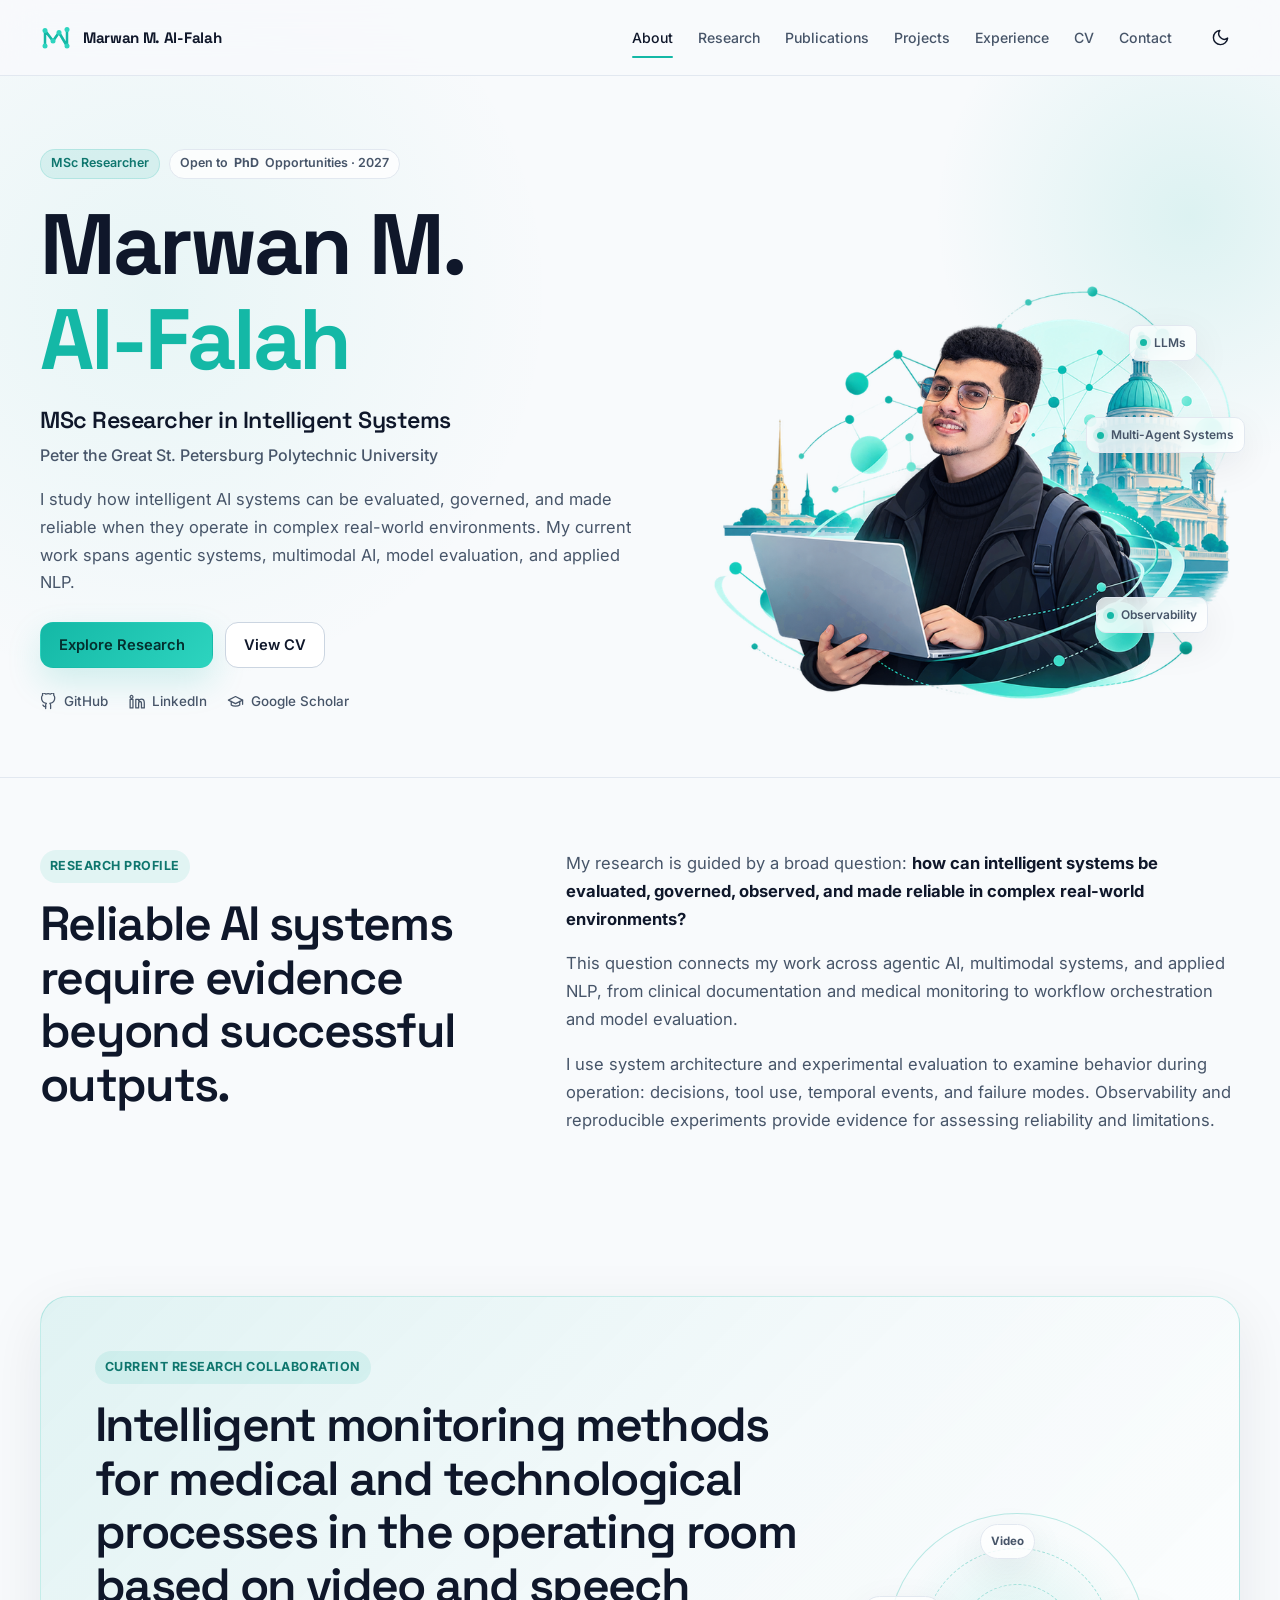
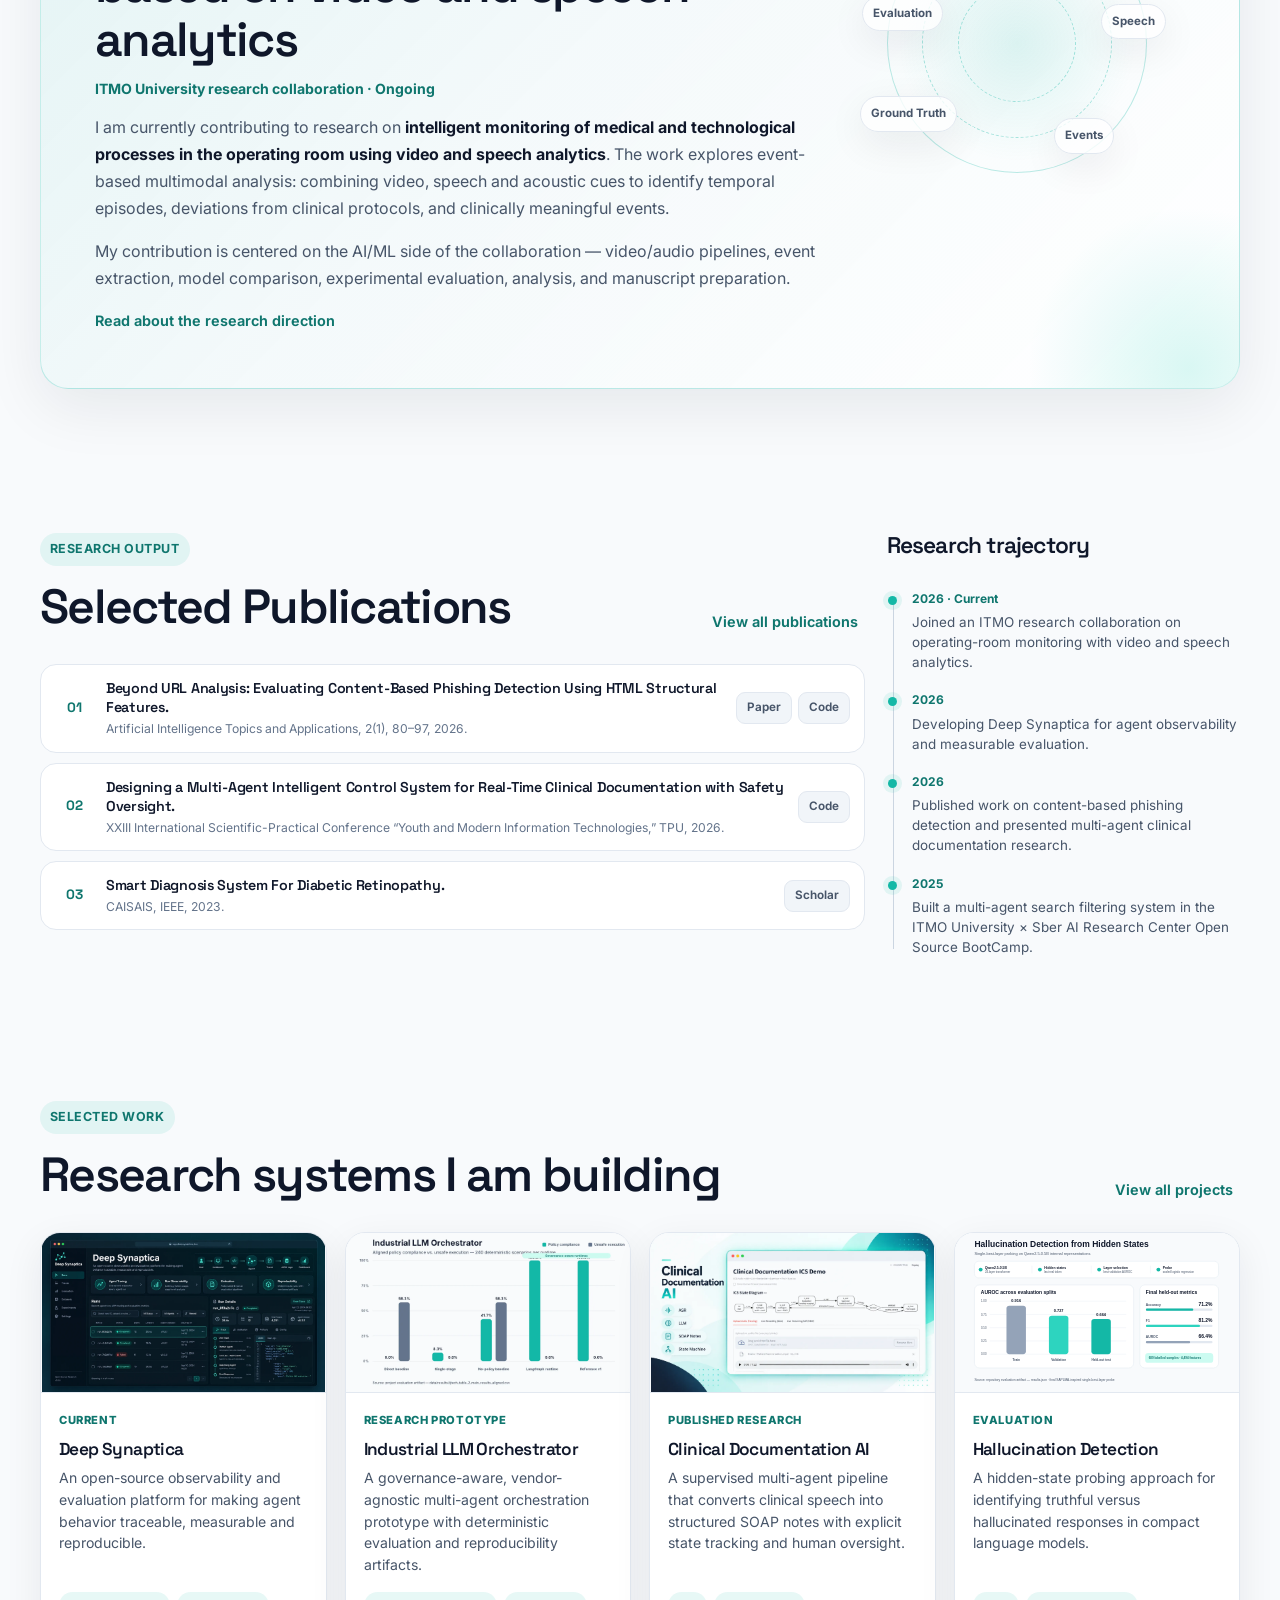
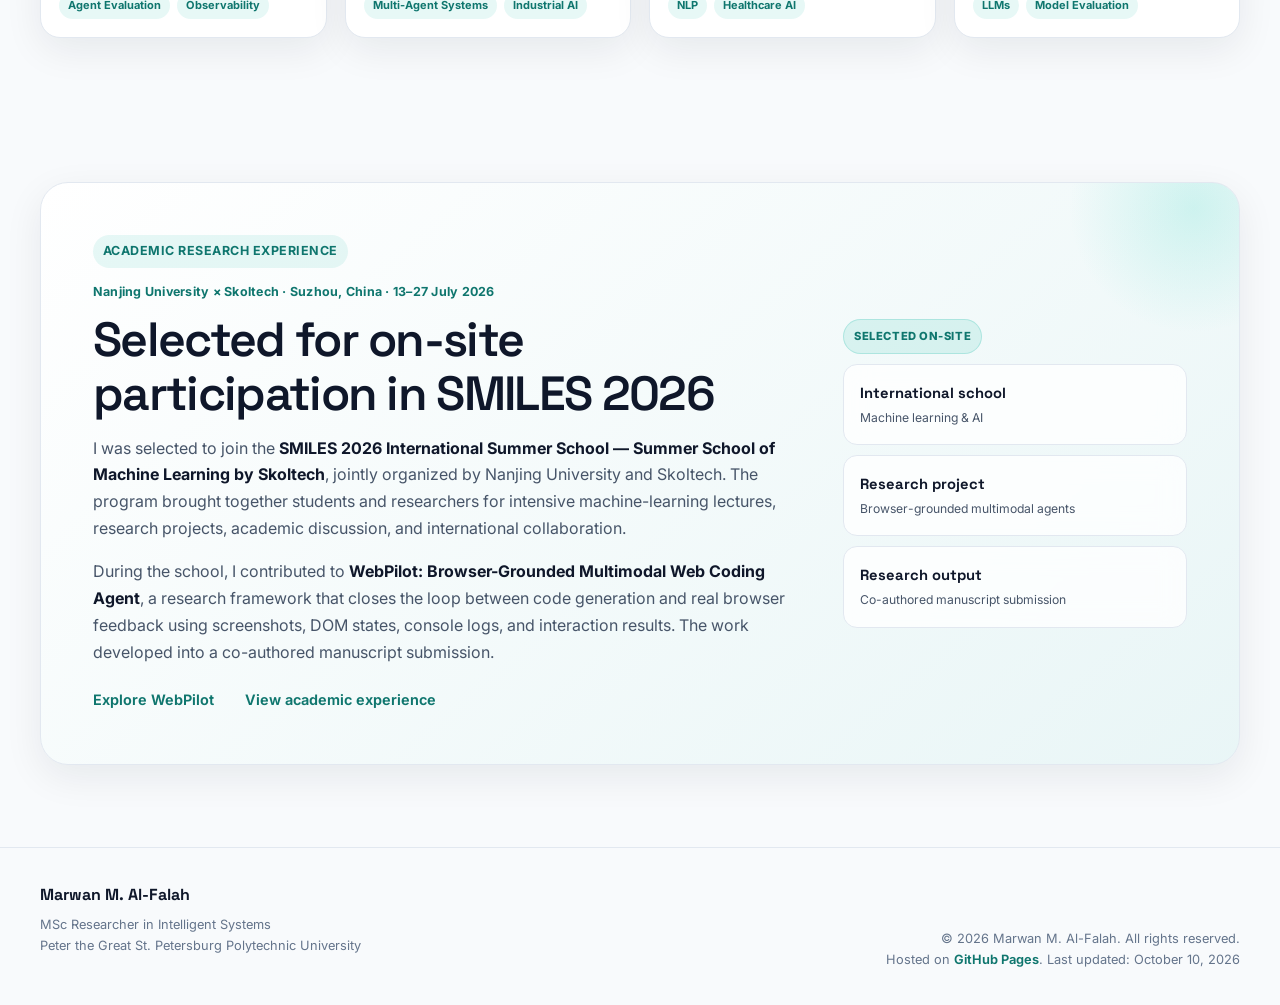
==== commit 696f4a6a: "Refine homepage for professor-first academic profile" ====
--- a/index.html
+++ b/index.html
@@ -45,7 +45,7 @@
             <div class="hero-eyebrows">
               <span class="eyebrow-pill primary">MSc Researcher</span
               ><span class="eyebrow-pill"
-                >Open to <b>PhD</b> Opportunities</span
+                >Open to <b>PhD</b> Opportunities · 2027</span
               >
             </div>
             <h1 class="hero-title" id="hero-title">
@@ -56,19 +56,23 @@
               Peter the Great St. Petersburg Polytechnic University
             </p>
             <p class="hero-intro">
-              I build and study AI systems that need to do more than look
-              impressive in a demo. My work focuses on multi-agent
-              architectures, observability, trustworthy decision-making, and
-              multimodal AI for real-world workflows.
+              I study how intelligent AI systems can be evaluated, governed, and
+              made reliable when they operate in complex real-world environments.
+              My current work spans agentic systems, multimodal AI, model
+              evaluation, and applied NLP.
             </p>
             <div class="hero-actions">
               <a
                 class="btn btn-primary"
+                href="research.html"
+                >Explore Research<span class="icon" data-icon="arrowRight"></span></a
+              ><a
+                class="btn btn-secondary"
                 href="assets/files/Marwan_AlFalah_CV.pdf"
                 target="_blank"
                 rel="noopener"
-                >View My CV<span class="icon" data-icon="arrowRight"></span></a
-              ><a class="btn btn-secondary" href="contact.html">Contact Me</a>
+                >View CV</a
+              >
             </div>
             <div class="social-row">
               <a
@@ -110,82 +114,30 @@
       </section>
 
       <section class="section-tight">
-        <div class="container">
-          <div class="impact-strip">
-            <div><strong>6</strong><span>Peer-reviewed publications</span></div>
-            <div>
-              <strong>Q1</strong
-              ><span>Journal submission target in current collaboration</span>
-            </div>
-            <div>
-              <strong>SMILES 2026</strong
-              ><span
-                >Selected on-site participant in an international
-                machine-learning school</span
+        <div class="container narrative-grid">
+          <div>
+            <span class="section-kicker">Research profile</span>
+            <h2>Reliable AI systems require evidence beyond successful outputs.</h2>
+          </div>
+          <div class="narrative-copy">
+            <p>
+              My research is guided by a broad question:
+              <strong
+                >how can intelligent systems be evaluated, governed, observed,
+                and made reliable in complex real-world environments?</strong
               >
-            </div>
-            <div><strong>2027</strong><span>Expected MSc graduation</span></div>
-          </div>
-        </div>
-      </section>
-
-      <section class="section-tight" aria-labelledby="smiles-title">
-        <div class="container research-milestone-card">
-          <div class="milestone-main">
-            <span class="section-kicker">International research milestone</span>
-            <div class="milestone-meta">
-              Nanjing University × Skoltech · Suzhou, China · 13–27 July 2026
-            </div>
-            <h2 id="smiles-title">
-              Selected for on-site participation in SMILES 2026
-            </h2>
-            <p>
-              I was selected to join the
-              <strong
-                >SMILES 2026 International Summer School — Summer School of
-                Machine Learning by Skoltech</strong
-              >, jointly organized by Nanjing University and Skoltech. The
-              program brought together students and researchers for intensive
-              machine-learning lectures, research projects, academic discussion,
-              and international collaboration.
-            </p>
-            <p>
-              During the school, I contributed to
-              <strong
-                >WebPilot: Browser-Grounded Multimodal Web Coding Agent</strong
-              >, a research framework that closes the loop between code
-              generation and real browser feedback using screenshots, DOM
-              states, console logs, and interaction results. The work developed
-              into a co-authored manuscript submission.
-            </p>
-            <div class="milestone-actions">
-              <a class="text-link" href="projects.html#webpilot"
-                >Explore WebPilot<span
-                  class="icon"
-                  data-icon="arrowRight"
-                ></span></a
-              ><a class="text-link" href="experience.html#smiles-2026"
-                >View academic experience<span
-                  class="icon"
-                  data-icon="arrowRight"
-                ></span
-              ></a>
-            </div>
-          </div>
-          <div class="milestone-side" aria-label="SMILES 2026 highlights">
-            <span class="milestone-badge">Selected on-site</span>
-            <div>
-              <strong>International school</strong
-              ><span>Machine learning & AI</span>
-            </div>
-            <div>
-              <strong>Research project</strong
-              ><span>Browser-grounded multimodal agents</span>
-            </div>
-            <div>
-              <strong>Research output</strong
-              ><span>Co-authored manuscript submission</span>
-            </div>
+            </p>
+            <p>
+              This question connects my work across agentic AI, multimodal
+              systems, and applied NLP, from clinical documentation and medical
+              monitoring to workflow orchestration and model evaluation.
+            </p>
+            <p>
+              I use system architecture and experimental evaluation to examine
+              behavior during operation: decisions, tool use, temporal events,
+              and failure modes. Observability and reproducible experiments
+              provide evidence for assessing reliability and limitations.
+            </p>
           </div>
         </div>
       </section>
@@ -200,8 +152,7 @@
               analytics
             </h2>
             <p class="research-status">
-              ITMO University research group · Ongoing · Targeting a Q1 journal
-              submission
+              ITMO University research collaboration · Ongoing
             </p>
             <p>
               I am currently contributing to research on
@@ -235,33 +186,120 @@
       </section>
 
       <section class="section-tight">
-        <div class="container narrative-grid">
+        <div class="container content-split">
           <div>
-            <span class="section-kicker">Research profile</span>
-            <h2>I care about what happens after the prototype works.</h2>
-          </div>
-          <div class="narrative-copy">
-            <p>
-              My research path has moved from applied machine learning and NLP
-              toward a broader question:
-              <strong
-                >how can intelligent systems remain observable, reliable and
-                useful when they operate inside complex real-world
-                workflows?</strong
-              >
-            </p>
-            <p>
-              That question now connects my work on LLM-based multi-agent
-              systems, agent observability and evaluation, industrial
-              orchestration, clinical documentation, hallucination detection,
-              and multimodal medical AI.
-            </p>
-            <p>
-              I enjoy research where architecture, experimentation and
-              implementation have to agree with each other — where a system is
-              not only built, but also measured, stress-tested and explained.
-            </p>
-          </div>
+            <div class="section-header">
+              <div>
+                <span class="section-kicker">Research output</span>
+                <h2>Selected Publications</h2>
+              </div>
+              <a class="text-link" href="publications.html"
+                >View all publications<span
+                  class="icon"
+                  data-icon="arrowRight"
+                ></span
+              ></a>
+            </div>
+            <div class="publication-list">
+              <article class="publication-item">
+                <div class="pub-index">01</div>
+                <div>
+                  <div class="pub-title">
+                    Beyond URL Analysis: Evaluating Content-Based Phishing
+                    Detection Using HTML Structural Features.
+                  </div>
+                  <div class="pub-meta">
+                    Artificial Intelligence Topics and Applications, 2(1),
+                    80–97, 2026.
+                  </div>
+                </div>
+                <div class="pub-actions">
+                  <a
+                    href="https://asejournals.com/journal/index.php/AITA/article/view/14"
+                    target="_blank"
+                    rel="noopener"
+                    >Paper</a
+                  ><a
+                    href="https://github.com/MarwanMAlfalah/phishing-website-detection-content-based-analysis"
+                    target="_blank"
+                    rel="noopener"
+                    >Code</a
+                  >
+                </div>
+              </article>
+              <article class="publication-item">
+                <div class="pub-index">02</div>
+                <div>
+                  <div class="pub-title">
+                    Designing a Multi-Agent Intelligent Control System for
+                    Real-Time Clinical Documentation with Safety Oversight.
+                  </div>
+                  <div class="pub-meta">
+                    XXIII International Scientific-Practical Conference “Youth
+                    and Modern Information Technologies,” TPU, 2026.
+                  </div>
+                </div>
+                <div class="pub-actions">
+                  <a
+                    href="https://github.com/MarwanMAlfalah/clinical-doc-ics-demo"
+                    target="_blank"
+                    rel="noopener"
+                    >Code</a
+                  >
+                </div>
+              </article>
+              <article class="publication-item">
+                <div class="pub-index">03</div>
+                <div>
+                  <div class="pub-title">
+                    Smart Diagnosis System For Diabetic Retinopathy.
+                  </div>
+                  <div class="pub-meta">CAISAIS, IEEE, 2023.</div>
+                </div>
+                <div class="pub-actions">
+                  <a
+                    href="https://scholar.google.com/citations?user=TC1SgRMAAAAJ&hl=en"
+                    target="_blank"
+                    rel="noopener"
+                    >Scholar</a
+                  >
+                </div>
+              </article>
+            </div>
+          </div>
+          <aside>
+            <div class="section-header"><h3>Research trajectory</h3></div>
+            <div class="timeline">
+              <div class="timeline-item">
+                <div class="timeline-date">2026 · Current</div>
+                <div class="timeline-text">
+                  Joined an ITMO research collaboration on operating-room
+                  monitoring with video and speech analytics.
+                </div>
+              </div>
+              <div class="timeline-item">
+                <div class="timeline-date">2026</div>
+                <div class="timeline-text">
+                  Developing Deep Synaptica for agent observability and
+                  measurable evaluation.
+                </div>
+              </div>
+              <div class="timeline-item">
+                <div class="timeline-date">2026</div>
+                <div class="timeline-text">
+                  Published work on content-based phishing detection and
+                  presented multi-agent clinical documentation research.
+                </div>
+              </div>
+              <div class="timeline-item">
+                <div class="timeline-date">2025</div>
+                <div class="timeline-text">
+                  Built a multi-agent search filtering system in the ITMO
+                  University × Sber AI Research Center Open Source BootCamp.
+                </div>
+              </div>
+            </div>
+          </aside>
         </div>
       </section>
 
@@ -377,127 +415,69 @@
         </div>
       </section>
 
-      <section class="section-tight">
-        <div class="container content-split">
-          <div>
-            <div class="section-header">
-              <div>
-                <span class="section-kicker">Research output</span>
-                <h2>Selected Publications</h2>
-              </div>
-              <a class="text-link" href="publications.html"
-                >View all publications<span
+      <section class="section-tight" aria-labelledby="smiles-title">
+        <div class="container research-milestone-card">
+          <div class="milestone-main">
+            <span class="section-kicker">Academic Research Experience</span>
+            <div class="milestone-meta">
+              Nanjing University × Skoltech · Suzhou, China · 13–27 July 2026
+            </div>
+            <h2 id="smiles-title">
+              Selected for on-site participation in SMILES 2026
+            </h2>
+            <p>
+              I was selected to join the
+              <strong
+                >SMILES 2026 International Summer School — Summer School of
+                Machine Learning by Skoltech</strong
+              >, jointly organized by Nanjing University and Skoltech. The
+              program brought together students and researchers for intensive
+              machine-learning lectures, research projects, academic discussion,
+              and international collaboration.
+            </p>
+            <p>
+              During the school, I contributed to
+              <strong
+                >WebPilot: Browser-Grounded Multimodal Web Coding Agent</strong
+              >, a research framework that closes the loop between code
+              generation and real browser feedback using screenshots, DOM
+              states, console logs, and interaction results. The work developed
+              into a co-authored manuscript submission.
+            </p>
+            <div class="milestone-actions">
+              <a class="text-link" href="projects.html#webpilot"
+                >Explore WebPilot<span
+                  class="icon"
+                  data-icon="arrowRight"
+                ></span></a
+              ><a class="text-link" href="experience.html#smiles-2026"
+                >View academic experience<span
                   class="icon"
                   data-icon="arrowRight"
                 ></span
               ></a>
             </div>
-            <div class="publication-list">
-              <article class="publication-item">
-                <div class="pub-index">01</div>
-                <div>
-                  <div class="pub-title">
-                    Beyond URL Analysis: Evaluating Content-Based Phishing
-                    Detection Using HTML Structural Features.
-                  </div>
-                  <div class="pub-meta">
-                    Artificial Intelligence Topics and Applications, 2(1),
-                    80–97, 2026.
-                  </div>
-                </div>
-                <div class="pub-actions">
-                  <a
-                    href="https://asejournals.com/journal/index.php/AITA/article/view/14"
-                    target="_blank"
-                    rel="noopener"
-                    >Paper</a
-                  ><a
-                    href="https://github.com/MarwanMAlfalah/phishing-website-detection-content-based-analysis"
-                    target="_blank"
-                    rel="noopener"
-                    >Code</a
-                  >
-                </div>
-              </article>
-              <article class="publication-item">
-                <div class="pub-index">02</div>
-                <div>
-                  <div class="pub-title">
-                    Designing a Multi-Agent Intelligent Control System for
-                    Real-Time Clinical Documentation with Safety Oversight.
-                  </div>
-                  <div class="pub-meta">
-                    XXIII International Scientific-Practical Conference “Youth
-                    and Modern Information Technologies,” TPU, 2026.
-                  </div>
-                </div>
-                <div class="pub-actions">
-                  <a
-                    href="https://github.com/MarwanMAlfalah/clinical-doc-ics-demo"
-                    target="_blank"
-                    rel="noopener"
-                    >Code</a
-                  >
-                </div>
-              </article>
-              <article class="publication-item">
-                <div class="pub-index">03</div>
-                <div>
-                  <div class="pub-title">
-                    Smart Diagnosis System For Diabetic Retinopathy.
-                  </div>
-                  <div class="pub-meta">CAISAIS, IEEE, 2023.</div>
-                </div>
-                <div class="pub-actions">
-                  <a
-                    href="https://scholar.google.com/citations?user=TC1SgRMAAAAJ&hl=en"
-                    target="_blank"
-                    rel="noopener"
-                    >Scholar</a
-                  >
-                </div>
-              </article>
-            </div>
-          </div>
-          <aside>
-            <div class="section-header"><h3>Research trajectory</h3></div>
-            <div class="timeline">
-              <div class="timeline-item">
-                <div class="timeline-date">2026 · Current</div>
-                <div class="timeline-text">
-                  Joined an ITMO research collaboration on operating-room
-                  monitoring with video and speech analytics, targeting a Q1
-                  journal submission.
-                </div>
-              </div>
-              <div class="timeline-item">
-                <div class="timeline-date">2026</div>
-                <div class="timeline-text">
-                  Developing Deep Synaptica for agent observability and
-                  measurable evaluation.
-                </div>
-              </div>
-              <div class="timeline-item">
-                <div class="timeline-date">2026</div>
-                <div class="timeline-text">
-                  Published work on content-based phishing detection and
-                  presented multi-agent clinical documentation research.
-                </div>
-              </div>
-              <div class="timeline-item">
-                <div class="timeline-date">2025</div>
-                <div class="timeline-text">
-                  Built a multi-agent search filtering system in the ITMO
-                  University × Sber AI Research Center Open Source BootCamp.
-                </div>
-              </div>
-            </div>
-          </aside>
+          </div>
+          <div class="milestone-side" aria-label="SMILES 2026 highlights">
+            <span class="milestone-badge">Selected on-site</span>
+            <div>
+              <strong>International school</strong
+              ><span>Machine learning & AI</span>
+            </div>
+            <div>
+              <strong>Research project</strong
+              ><span>Browser-grounded multimodal agents</span>
+            </div>
+            <div>
+              <strong>Research output</strong
+              ><span>Co-authored manuscript submission</span>
+            </div>
+          </div>
         </div>
       </section>
     </main>
     <footer id="site-footer"></footer>
     <script src="assets/js/app.js" defer></script>
-    <script src="assets/js/tracker-v2.js" defer></script>
+    <script src="assets/js/tracker-v3.js" defer></script>
 </body>
 </html>
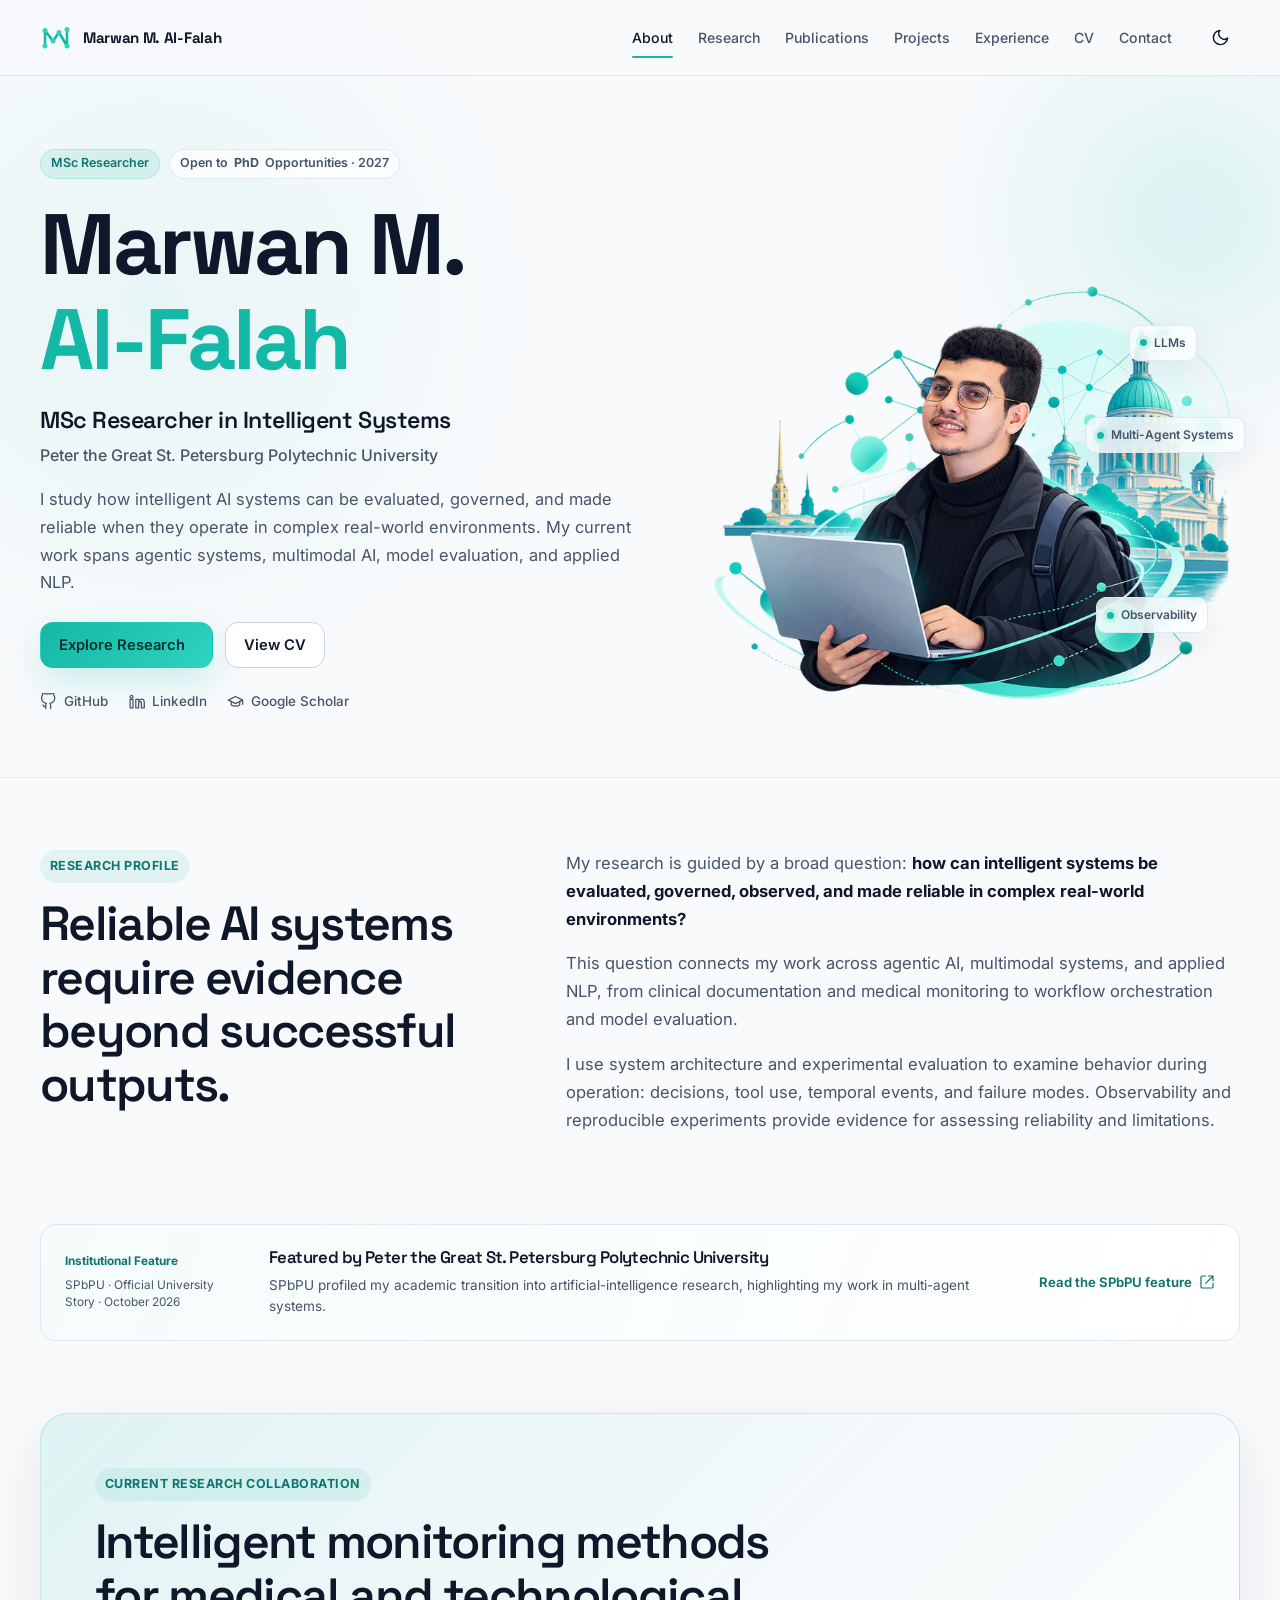
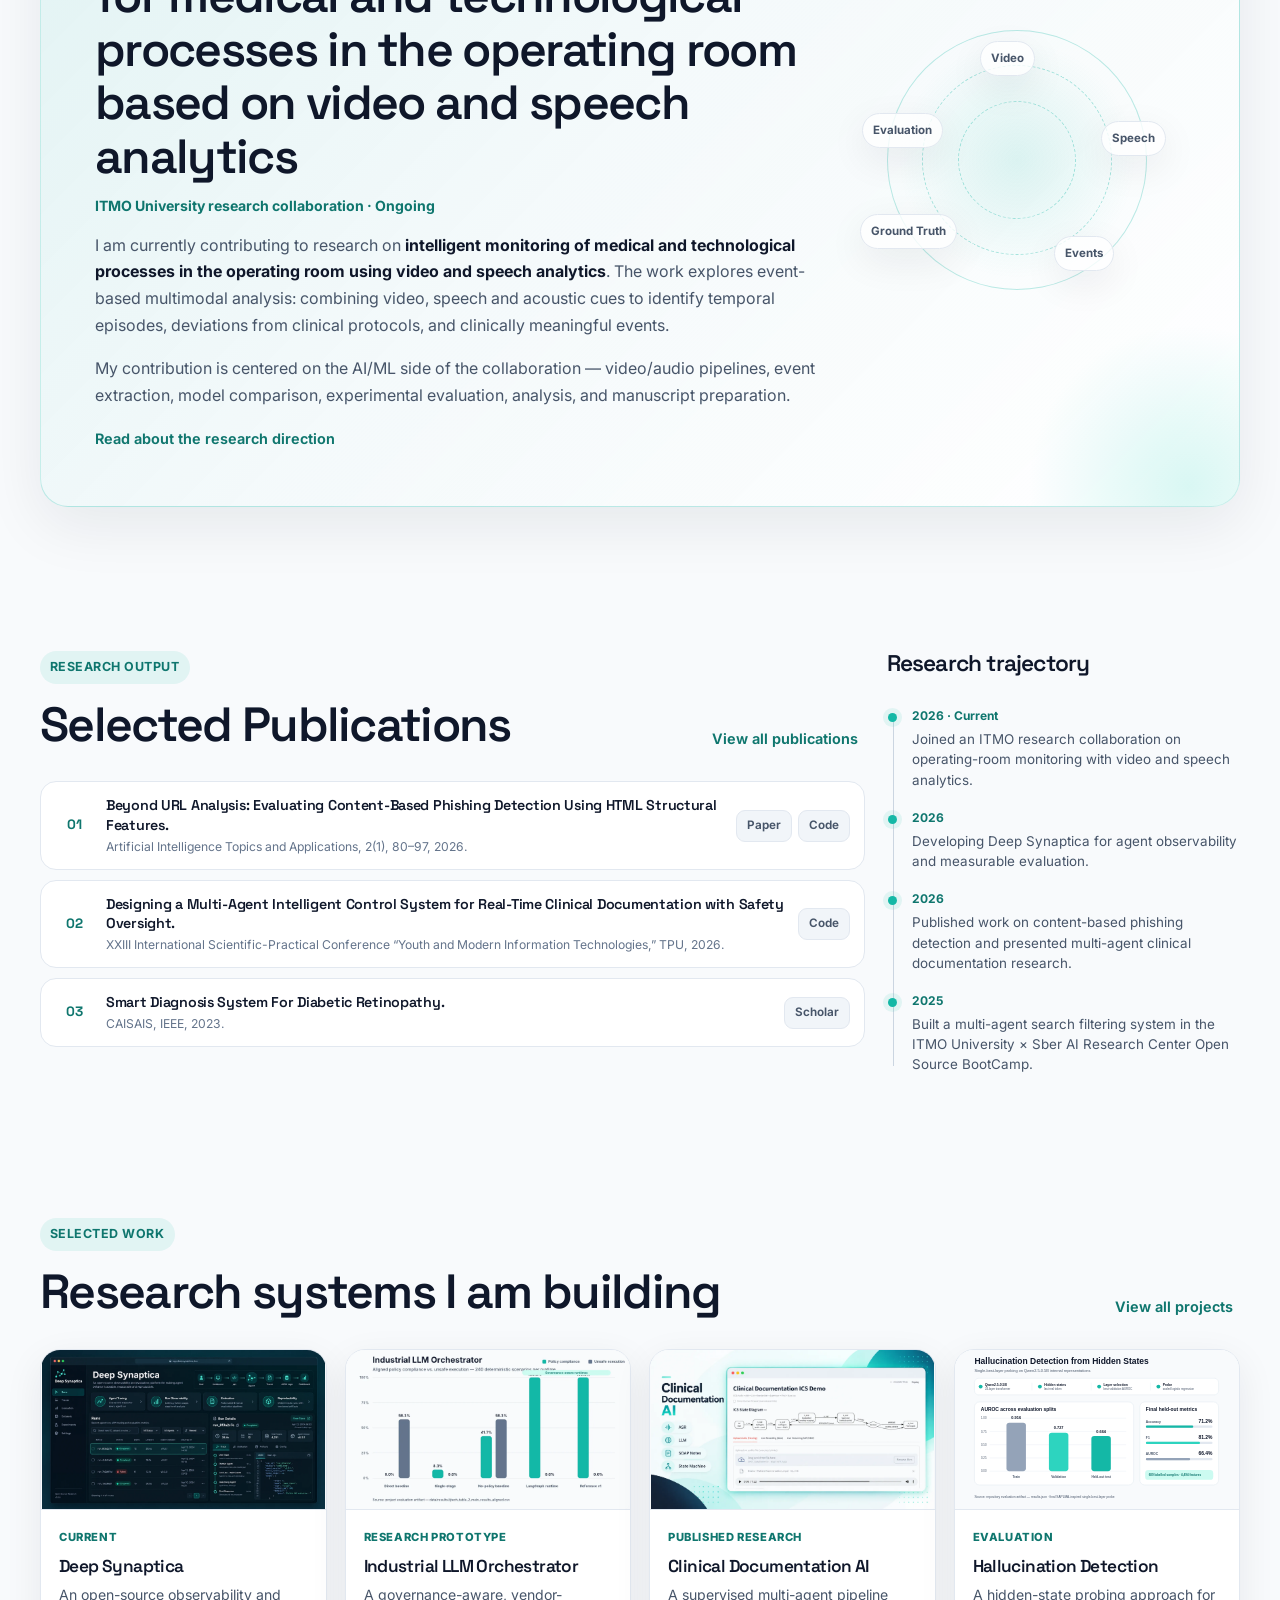
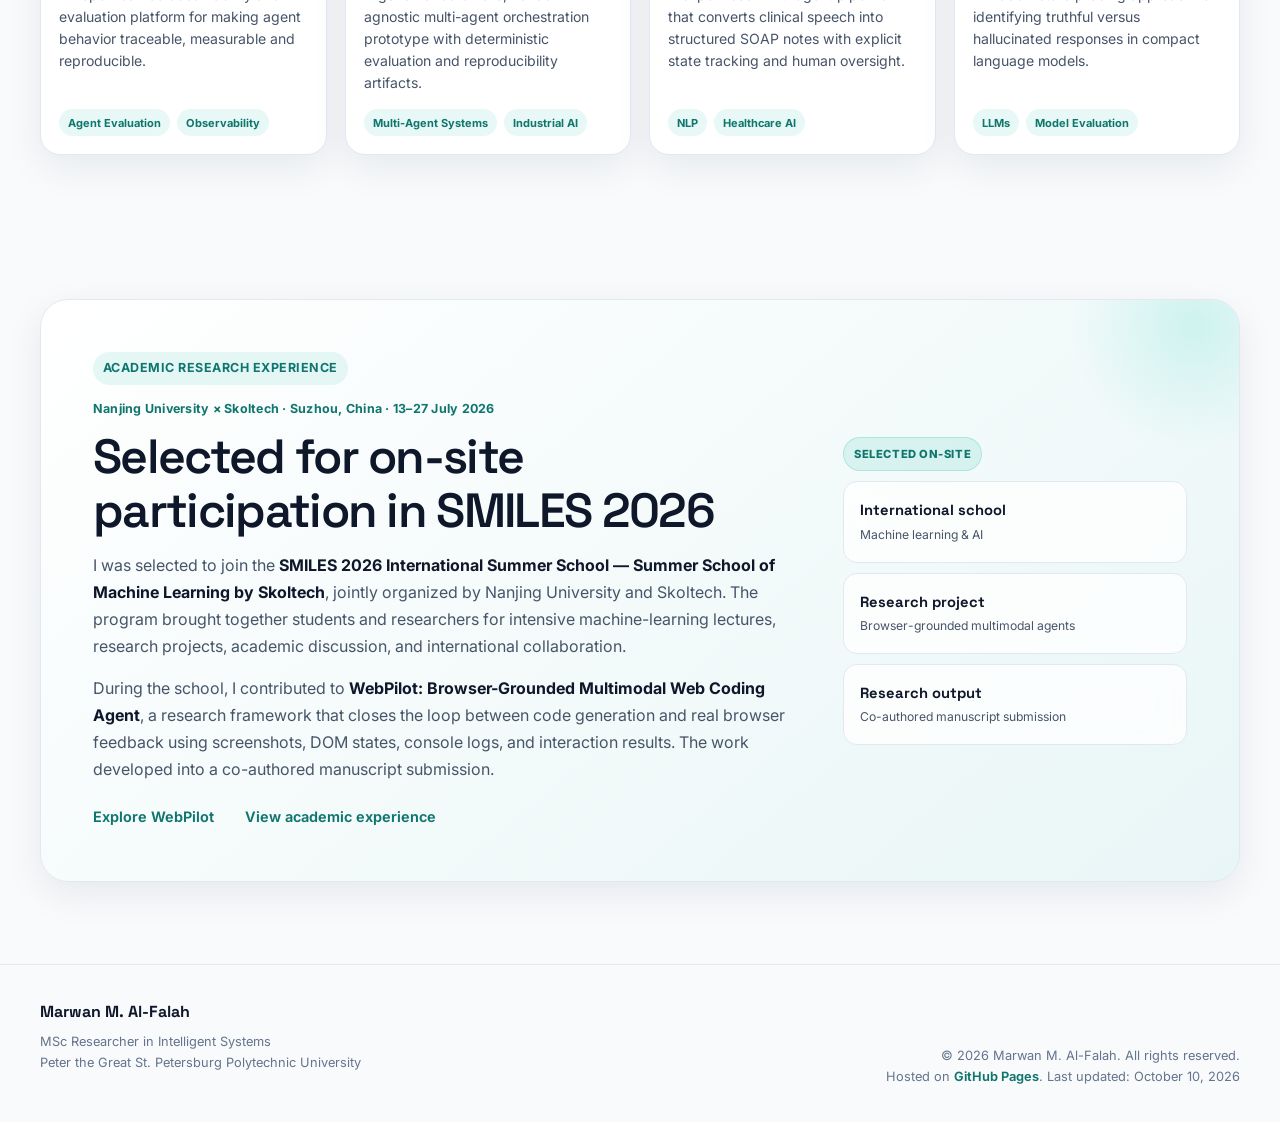
==== commit 66c6e2b8: "Add SPbPU institutional feature to academic profile" ====
--- a/index.html
+++ b/index.html
@@ -142,6 +142,34 @@
         </div>
       </section>
 
+      <aside class="container" aria-labelledby="institutional-feature-title">
+        <a
+          class="institutional-feature"
+          href="https://english.spbstu.ru/media/news/international_activities/open-doors-opened-the-next-chapter-of-my-life-olympiad-winners-share-their-experiences-at-polytech/"
+          target="_blank"
+          rel="noopener"
+        >
+          <div>
+            <span class="institutional-feature-label">Institutional Feature</span>
+            <span class="institutional-feature-meta">
+              SPbPU · Official University Story · <time datetime="2026-10-12">October 2026</time>
+            </span>
+          </div>
+          <div class="institutional-feature-copy">
+            <h2 id="institutional-feature-title">
+              Featured by Peter the Great St. Petersburg Polytechnic University
+            </h2>
+            <p>
+              SPbPU profiled my academic transition into artificial-intelligence
+              research, highlighting my work in multi-agent systems.
+            </p>
+          </div>
+          <span class="text-link institutional-feature-cta">
+            Read the SPbPU feature<span class="icon" data-icon="external" aria-hidden="true"></span>
+          </span>
+        </a>
+      </aside>
+
       <section class="section-tight">
         <div class="container current-research-card">
           <div class="current-research-copy">
--- a/assets/css/styles.css
+++ b/assets/css/styles.css
@@ -2060,4 +2060,112 @@
   height: 100%;
   object-fit: cover;
   display: block;
-}+}
+
+/* Compact institutional feature */
+.institutional-feature {
+  display: grid;
+  grid-template-columns: minmax(0, 180px) minmax(0, 1fr) auto;
+  align-items: center;
+  gap: 24px;
+  padding: 22px 24px;
+  border: 1px solid var(--border);
+  border-radius: var(--radius-md);
+  background: linear-gradient(110deg, rgba(20, 184, 166, .045), transparent), var(--surface);
+  transition: transform .18s ease, border-color .18s ease, box-shadow .18s ease;
+}
+
+.institutional-feature > * {
+  min-width: 0;
+}
+
+.institutional-feature-label,
+.institutional-feature-meta {
+  display: block;
+  font-size: .74rem;
+  line-height: 1.5;
+}
+
+.institutional-feature-label {
+  color: var(--teal-deep);
+  font-weight: 700;
+}
+
+.institutional-feature-meta {
+  margin-top: 6px;
+  color: var(--muted);
+}
+
+.institutional-feature-copy h2 {
+  margin-bottom: 6px;
+  font-size: 1.05rem;
+  line-height: 1.3;
+}
+
+.institutional-feature-copy p {
+  margin-bottom: 0;
+  color: var(--muted);
+  font-size: .85rem;
+  line-height: 1.6;
+}
+
+.institutional-feature-cta {
+  font-size: .82rem;
+}
+
+.institutional-feature-cta .icon {
+  width: 16px;
+  height: 16px;
+  flex: 0 0 16px;
+}
+
+.institutional-feature:hover,
+.institutional-feature:focus-visible {
+  transform: translateY(-2px);
+  border-color: rgba(20, 184, 166, .45);
+  box-shadow: 0 6px 18px rgba(20, 184, 166, .08);
+}
+
+.institutional-feature:focus-visible {
+  outline: 2px solid var(--teal-deep);
+  outline-offset: 4px;
+}
+
+html[data-theme="dark"] .institutional-feature-label {
+  color: var(--teal-bright);
+}
+
+html[data-theme="dark"] .institutional-feature:focus-visible {
+  outline-color: var(--teal-bright);
+}
+
+.institutional-feature:hover .institutional-feature-cta .icon,
+.institutional-feature:focus-visible .institutional-feature-cta .icon {
+  transform: translate(1px, -1px);
+}
+
+@media (max-width: 900px) {
+  .institutional-feature {
+    grid-template-columns: 1fr;
+    gap: 12px;
+    padding: 20px;
+  }
+
+  .institutional-feature-cta {
+    justify-self: start;
+  }
+}
+
+@media (prefers-reduced-motion: reduce) {
+  .institutional-feature,
+  .institutional-feature-cta .icon {
+    transition: none;
+  }
+
+  .institutional-feature:hover,
+  .institutional-feature:focus-visible,
+  .institutional-feature:hover .institutional-feature-cta .icon,
+  .institutional-feature:focus-visible .institutional-feature-cta .icon {
+    transform: none;
+  }
+}
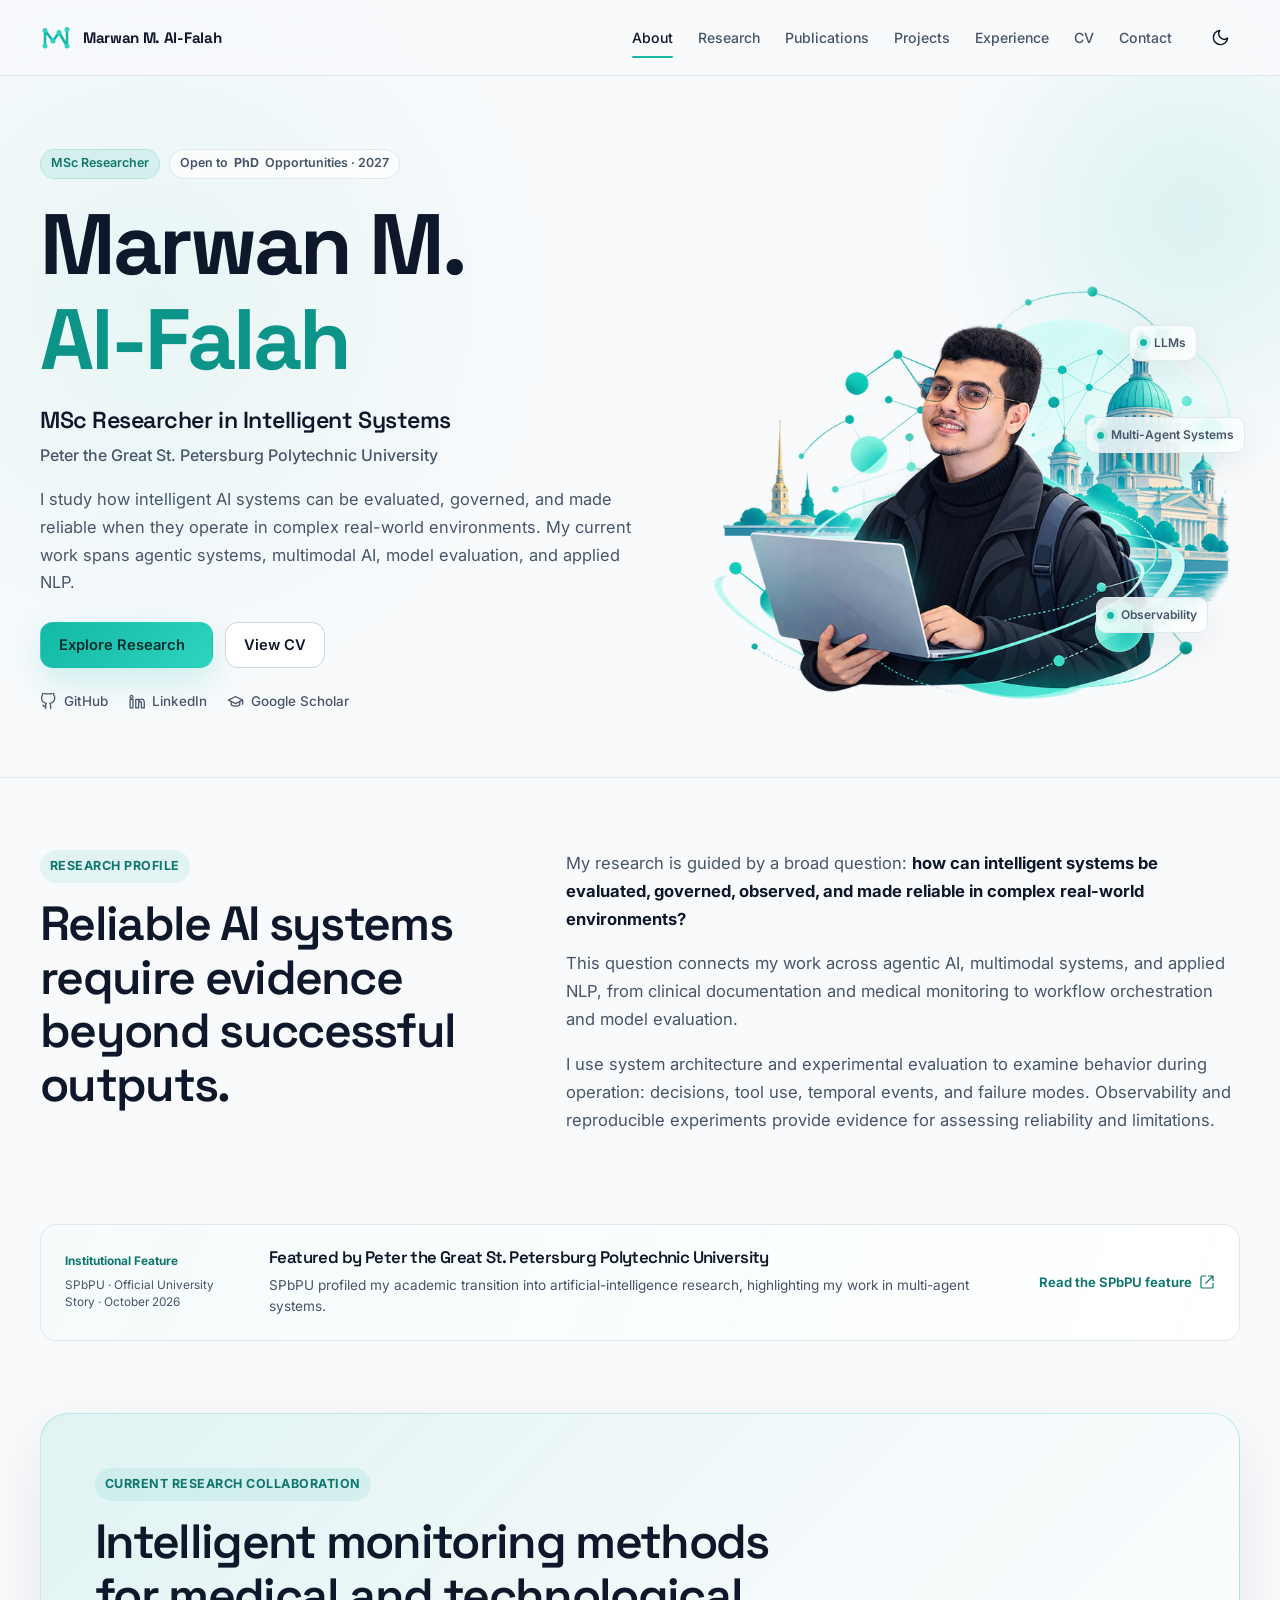
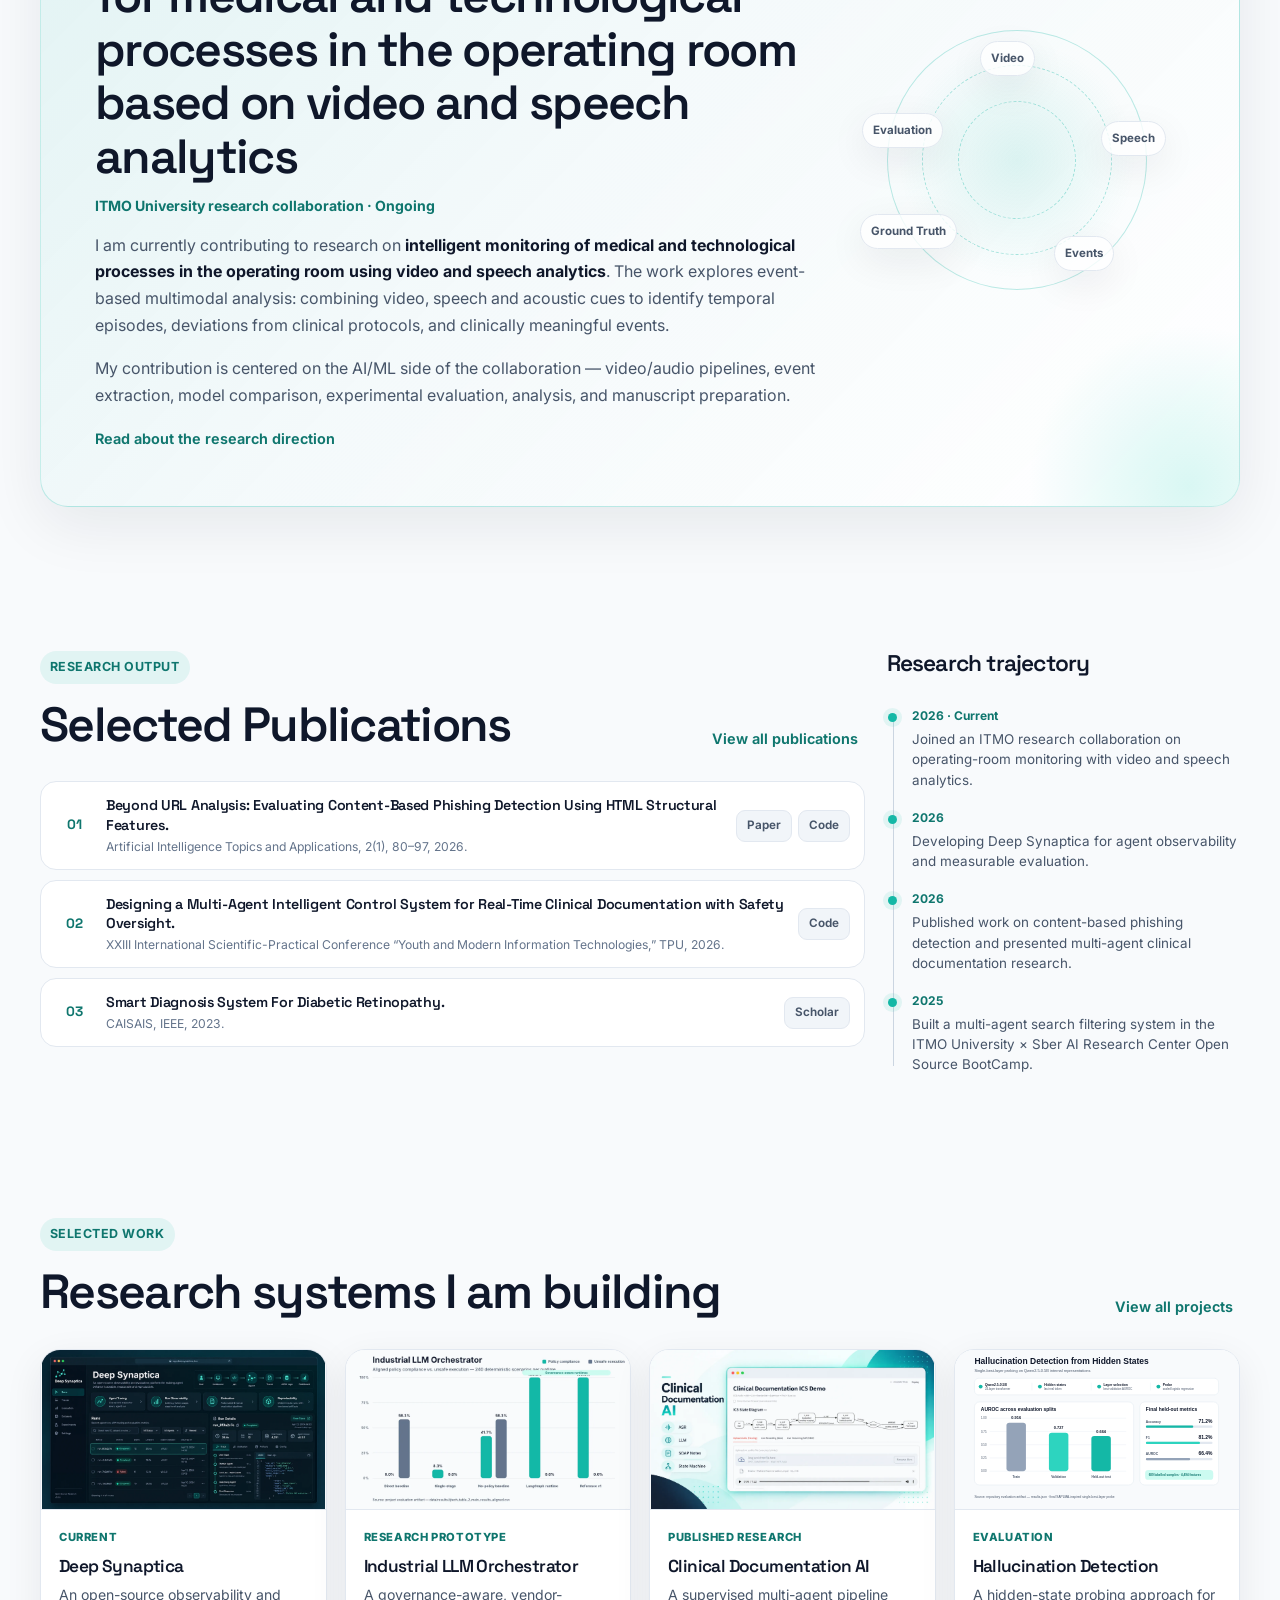
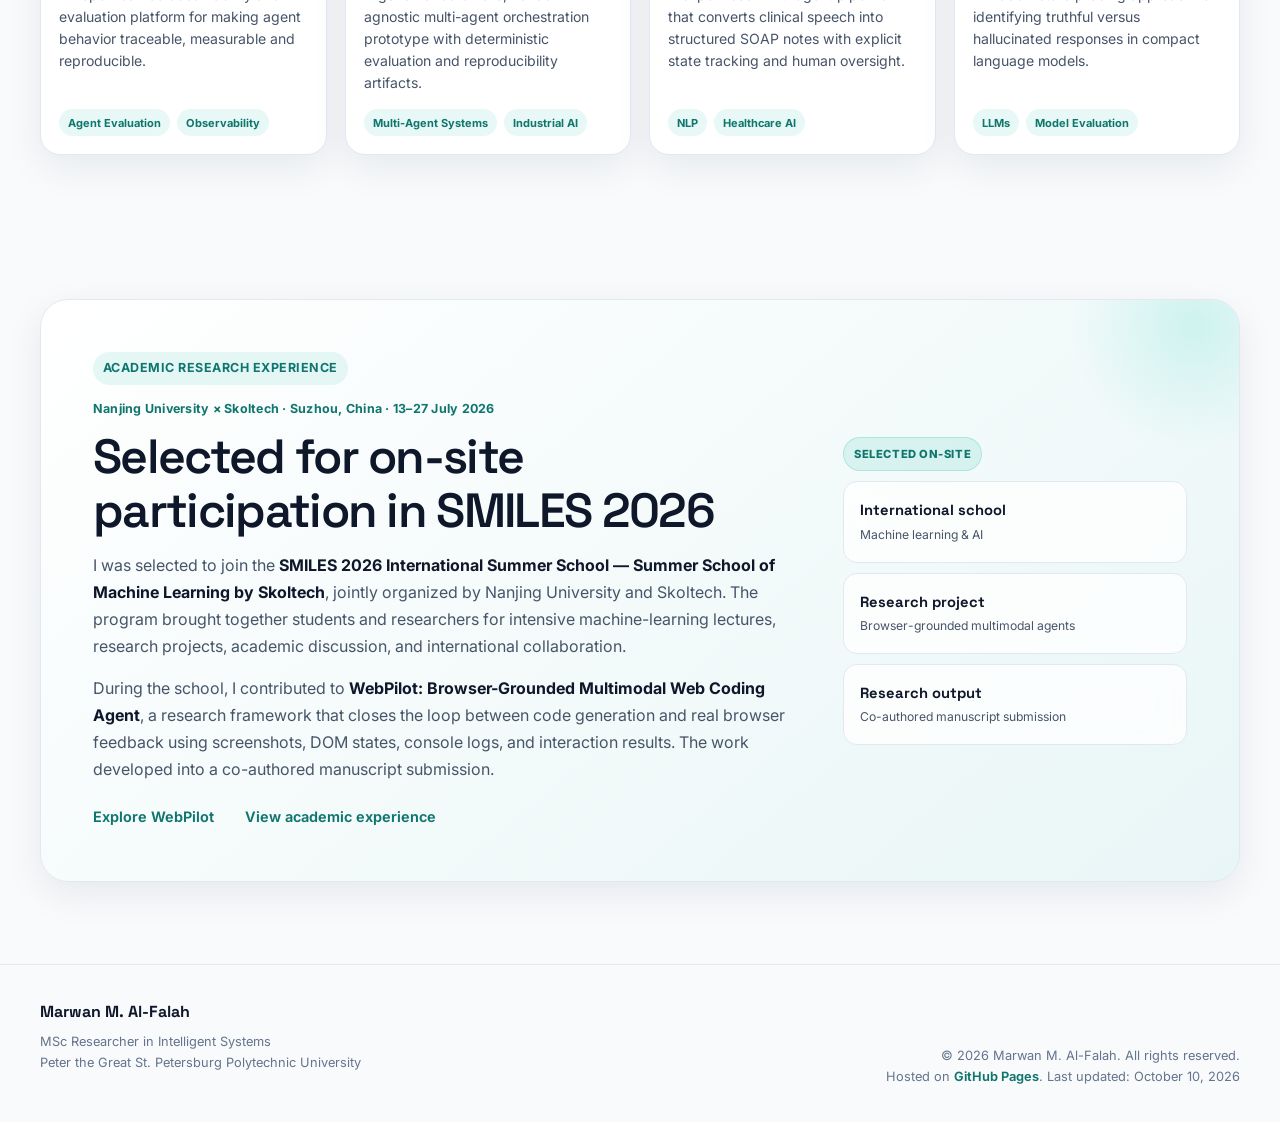
==== commit 28dd4897: "Improve portfolio performance and accessibility" ====
--- a/index.html
+++ b/index.html
@@ -15,30 +15,49 @@
     <link rel="manifest" href="site.webmanifest" />
     <link rel="preconnect" href="https://fonts.googleapis.com" />
     <link rel="preconnect" href="https://fonts.gstatic.com" crossorigin />
+    <link rel="stylesheet" href="https://fonts.googleapis.com/css2?family=Inter:wght@400..800&amp;family=Space+Grotesk:wght@600..700&amp;display=swap" />
     <link rel="stylesheet" href="assets/css/styles.css" />
-    <title>Marwan M. Al-Falah — AI Researcher</title>
+    <title>Marwan M. Al-Falah — AI Researcher &amp; MSc Intelligent Systems</title>
     <meta
       name="description"
       content="Marwan M. Al-Falah is an MSc researcher in Intelligent Systems working on multi-agent systems, agent observability, trustworthy AI, and multimodal AI research."
     />
+    <link rel="canonical" href="https://marwanmalfalah.github.io/malfalah/" />
     <meta property="og:type" content="website" />
-    <meta property="og:title" content="Marwan M. Al-Falah — AI Researcher" />
-    <meta
-      property="og:description"
-      content="Multi-agent systems, agent observability, trustworthy AI and multimodal research."
-    />
-    <meta
-      property="og:image"
-      content="https://marwanmalfalah.github.io/assets/images/og-image.png"
-    />
+    <meta property="og:title" content="Marwan M. Al-Falah — AI Researcher &amp; MSc Intelligent Systems" />
+    <meta property="og:description" content="Marwan M. Al-Falah is an MSc researcher in Intelligent Systems working on multi-agent systems, agent observability, trustworthy AI, and multimodal AI research." />
+    <meta property="og:url" content="https://marwanmalfalah.github.io/malfalah/" />
+    <meta property="og:image" content="https://marwanmalfalah.github.io/malfalah/assets/images/og-image.png" />
     <meta property="og:image:width" content="1200" />
     <meta property="og:image:height" content="630" />
     <meta name="twitter:card" content="summary_large_image" />
+    <meta name="twitter:title" content="Marwan M. Al-Falah — AI Researcher &amp; MSc Intelligent Systems" />
+    <meta name="twitter:description" content="Marwan M. Al-Falah is an MSc researcher in Intelligent Systems working on multi-agent systems, agent observability, trustworthy AI, and multimodal AI research." />
+    <meta name="twitter:image" content="https://marwanmalfalah.github.io/malfalah/assets/images/og-image.png" />
+    <script type="application/ld+json">
+      {
+        "@context": "https://schema.org",
+        "@type": "Person",
+        "name": "Marwan M. Al-Falah",
+        "url": "https://marwanmalfalah.github.io/malfalah/",
+        "jobTitle": "MSc Researcher in Intelligent Systems",
+        "affiliation": {
+          "@type": "CollegeOrUniversity",
+          "name": "Peter the Great St. Petersburg Polytechnic University"
+        },
+        "sameAs": [
+          "https://github.com/MarwanMAlfalah",
+          "https://www.linkedin.com/in/marwanmalfalah",
+          "https://scholar.google.com/citations?user=TC1SgRMAAAAJ&hl=en",
+          "https://orcid.org/0000-0003-4142-6932"
+        ]
+      }
+    </script>
   </head>
   <body data-page="about">
     <a class="skip-link" href="#main">Skip to main content</a>
     <header id="site-header"></header>
-    <main id="main">
+    <main id="main" tabindex="-1">
       <section class="hero" aria-labelledby="hero-title">
         <div class="container hero-grid">
           <div class="hero-copy">
@@ -70,7 +89,7 @@
                 class="btn btn-secondary"
                 href="assets/files/Marwan_AlFalah_CV.pdf"
                 target="_blank"
-                rel="noopener"
+                rel="noopener noreferrer"
                 >View CV</a
               >
             </div>
@@ -79,19 +98,19 @@
                 class="social-link"
                 href="https://github.com/MarwanMAlfalah"
                 target="_blank"
-                rel="noopener"
+                rel="noopener noreferrer"
                 ><span class="icon" data-icon="github"></span>GitHub</a
               ><a
                 class="social-link"
                 href="https://www.linkedin.com/in/marwanmalfalah"
                 target="_blank"
-                rel="noopener"
+                rel="noopener noreferrer"
                 ><span class="icon" data-icon="linkedin"></span>LinkedIn</a
               ><a
                 class="social-link"
                 href="https://scholar.google.com/citations?user=TC1SgRMAAAAJ&hl=en"
                 target="_blank"
-                rel="noopener"
+                rel="noopener noreferrer"
                 ><span class="icon" data-icon="graduation"></span>Google
                 Scholar</a
               >
@@ -100,11 +119,11 @@
           <div class="hero-visual" aria-hidden="true">
             <img
               class="hero-art hero-art-light"
-              src="assets/images/hero-light.svg"
+              src="assets/images/hero-light.svg" width="760" height="620"
               alt=""
             /><img
               class="hero-art hero-art-dark"
-              src="assets/images/hero-dark.svg"
+              src="assets/images/hero-dark.svg" width="760" height="620"
               alt=""
             /><span class="hero-chip chip-1">LLMs</span
             ><span class="hero-chip chip-2">Multi-Agent Systems</span
@@ -147,7 +166,7 @@
           class="institutional-feature"
           href="https://english.spbstu.ru/media/news/international_activities/open-doors-opened-the-next-chapter-of-my-life-olympiad-winners-share-their-experiences-at-polytech/"
           target="_blank"
-          rel="noopener"
+          rel="noopener noreferrer"
         >
           <div>
             <span class="institutional-feature-label">Institutional Feature</span>
@@ -245,12 +264,12 @@
                   <a
                     href="https://asejournals.com/journal/index.php/AITA/article/view/14"
                     target="_blank"
-                    rel="noopener"
+                    rel="noopener noreferrer"
                     >Paper</a
                   ><a
                     href="https://github.com/MarwanMAlfalah/phishing-website-detection-content-based-analysis"
                     target="_blank"
-                    rel="noopener"
+                    rel="noopener noreferrer"
                     >Code</a
                   >
                 </div>
@@ -271,7 +290,7 @@
                   <a
                     href="https://github.com/MarwanMAlfalah/clinical-doc-ics-demo"
                     target="_blank"
-                    rel="noopener"
+                    rel="noopener noreferrer"
                     >Code</a
                   >
                 </div>
@@ -288,7 +307,7 @@
                   <a
                     href="https://scholar.google.com/citations?user=TC1SgRMAAAAJ&hl=en"
                     target="_blank"
-                    rel="noopener"
+                    rel="noopener noreferrer"
                     >Scholar</a
                   >
                 </div>
@@ -296,7 +315,7 @@
             </div>
           </div>
           <aside>
-            <div class="section-header"><h3>Research trajectory</h3></div>
+            <div class="section-header"><h2 class="trajectory-title">Research trajectory</h2></div>
             <div class="timeline">
               <div class="timeline-item">
                 <div class="timeline-date">2026 · Current</div>
@@ -350,10 +369,10 @@
                 class="project-media"
                 href="https://github.com/MarwanMAlfalah/deep-synaptica"
                 target="_blank"
-                rel="noopener"
+                rel="noopener noreferrer"
                 ><img
-                  src="assets/images/projects/deep-synaptica.webp"
-                  alt="Deep Synaptica illustration"
+                  src="assets/images/projects/deep-synaptica.webp" width="1672" height="941" loading="lazy"
+                  alt="Deep Synaptica dashboard showing agent traces and evaluation"
               /></a>
               <div class="project-body">
                 <span class="project-label">Current</span>
@@ -373,10 +392,10 @@
                 class="project-media"
                 href="https://github.com/MarwanMAlfalah/vendor-agnostic-industrial-orchestrator"
                 target="_blank"
-                rel="noopener"
+                rel="noopener noreferrer"
                 ><img
-                  src="assets/images/projects/industrial-orchestrator.webp"
-                  alt="Industrial orchestration illustration"
+                  src="assets/images/projects/industrial-orchestrator.webp" width="1600" height="900" loading="lazy"
+                  alt="Outcome accuracy and policy compliance by orchestration runtime"
               /></a>
               <div class="project-body">
                 <span class="project-label">Research prototype</span>
@@ -397,10 +416,10 @@
                 class="project-media"
                 href="https://github.com/MarwanMAlfalah/clinical-doc-ics-demo"
                 target="_blank"
-                rel="noopener"
+                rel="noopener noreferrer"
                 ><img
-                  src="assets/images/projects/clinical-ai.webp"
-                  alt="Clinical AI illustration"
+                  src="assets/images/projects/clinical-ai.webp" width="1672" height="941" loading="lazy"
+                  alt="Clinical documentation demo showing supervised processing states"
               /></a>
               <div class="project-body">
                 <span class="project-label">Published research</span>
@@ -421,10 +440,10 @@
                 class="project-media"
                 href="https://github.com/MarwanMAlfalah/smiles-2026-hallucination-detection"
                 target="_blank"
-                rel="noopener"
+                rel="noopener noreferrer"
                 ><img
-                  src="assets/images/projects/hallucination-detection.svg"
-                  alt="Hallucination detection illustration"
+                  src="assets/images/projects/hallucination-detection.svg" width="1600" height="900" loading="lazy"
+                  alt="Hidden-state hallucination detection evaluation results"
               /></a>
               <div class="project-body">
                 <span class="project-label">Evaluation</span>
--- a/assets/css/styles.css
+++ b/assets/css/styles.css
@@ -1,5 +1,3 @@
-@import url('https://fonts.googleapis.com/css2?family=Inter:wght@400;500;600;700&family=Space+Grotesk:wght@500;600;700&display=swap');
-
 :root {
   color-scheme: light;
   --font-heading: "Space Grotesk", "Inter", system-ui, sans-serif;
@@ -10,6 +8,8 @@
   --mint: #99F6E4;
   --mint-soft: #CCFBF1;
   --teal-deep: #0F766E;
+  --accent-text: #0D9488;
+  --focus-ring: var(--teal-deep);
 
   --bg: #F8FAFC;
   --surface: #FFFFFF;
@@ -37,6 +37,8 @@
 
 html[data-theme="dark"] {
   color-scheme: dark;
+  --accent-text: var(--teal-bright);
+  --focus-ring: var(--teal-bright);
   --bg: #0B1220;
   --surface: #0F172A;
   --surface-soft: #111C2E;
@@ -85,6 +87,10 @@
 svg {
   display: block;
   max-width: 100%;
+}
+
+img {
+  height: auto;
 }
 
 a {
@@ -411,6 +417,10 @@
   padding-block: 56px 48px;
 }
 
+.hero-grid > * {
+  min-width: 0;
+}
+
 .hero-copy {
   position: relative;
   z-index: 2;
@@ -454,7 +464,7 @@
 }
 
 .hero-title .accent {
-  color: var(--teal);
+  color: var(--accent-text);
   display: block;
 }
 
@@ -896,7 +906,7 @@
 }
 
 .page-hero .accent {
-  color: var(--teal);
+  color: var(--accent-text);
 }
 
 .content-card {
@@ -1093,7 +1103,7 @@
 }
 
 .footer-social a:hover {
-  color: var(--teal);
+  color: var(--focus-ring);
 }
 
 .footer-social .icon {
@@ -1103,7 +1113,7 @@
 
 /* Accessibility */
 :focus-visible {
-  outline: 3px solid rgba(45, 212, 191, .48);
+  outline: 3px solid var(--focus-ring);
   outline-offset: 3px;
   border-radius: 8px;
 }
@@ -1173,6 +1183,8 @@
     border-radius: 16px;
     background: var(--surface);
     box-shadow: var(--shadow);
+    max-height: calc(100dvh - var(--nav-height) - 20px);
+    overflow-y: auto;
   }
 
   .nav-links.open {
@@ -1341,6 +1353,15 @@
     animation-duration: .01ms !important;
     animation-iteration-count: 1 !important;
     transition-duration: .01ms !important;
+  }
+
+  .btn:hover,
+  .interest-card:hover,
+  .project-card:hover,
+  .project-card:hover .project-media img,
+  .pub-full:hover,
+  .text-link:hover .icon {
+    transform: none !important;
   }
 }
 
@@ -1528,9 +1549,14 @@
   color: var(--text);
 }
 
+.trajectory-title {
+  font-size: clamp(1.15rem, 2vw, 1.42rem);
+}
+
 .project-label {
   display: inline-flex;
   width: max-content;
+  max-width: 100%;
   margin-bottom: 10px;
   color: var(--teal-deep);
   font-size: .7rem;
@@ -1656,6 +1682,10 @@
   box-shadow: var(--shadow-card);
 }
 
+.project-detail > * {
+  min-width: 0;
+}
+
 .project-detail img {
   width: 100%;
   aspect-ratio: 16/9;
@@ -1720,7 +1750,7 @@
   }
 
   .hero-grid {
-    grid-template-columns: 1fr;
+    grid-template-columns: minmax(0, 1fr);
     padding-top: 58px;
     gap: 24px
   }
@@ -1742,7 +1772,7 @@
   }
 
   .project-detail {
-    grid-template-columns: 1fr
+    grid-template-columns: minmax(0, 1fr)
   }
 
   .project-detail img {
@@ -1993,7 +2023,7 @@
   color: var(--teal-bright)
 }
 
-.academic-experience-card h2 {
+.academic-experience-card h3 {
   font-size: clamp(1.45rem, 3vw, 2.1rem);
   margin-bottom: 5px
 }
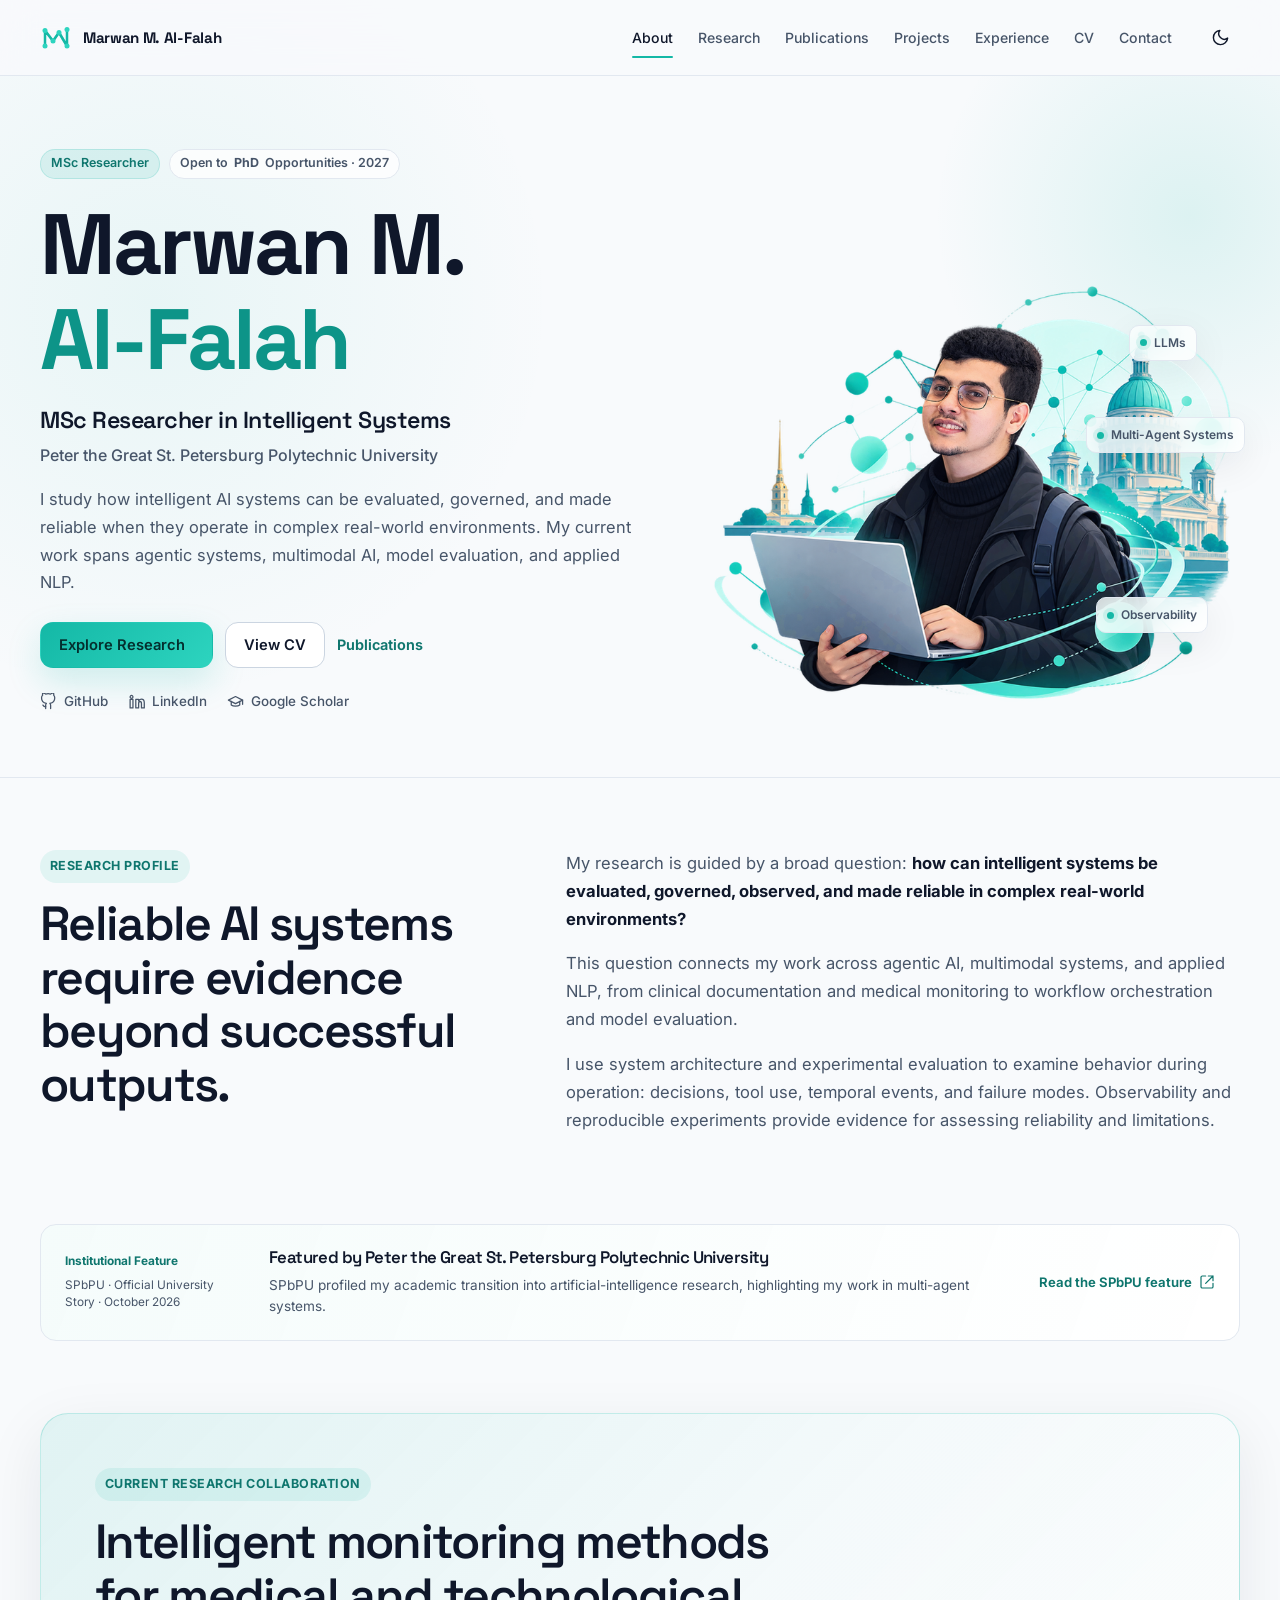
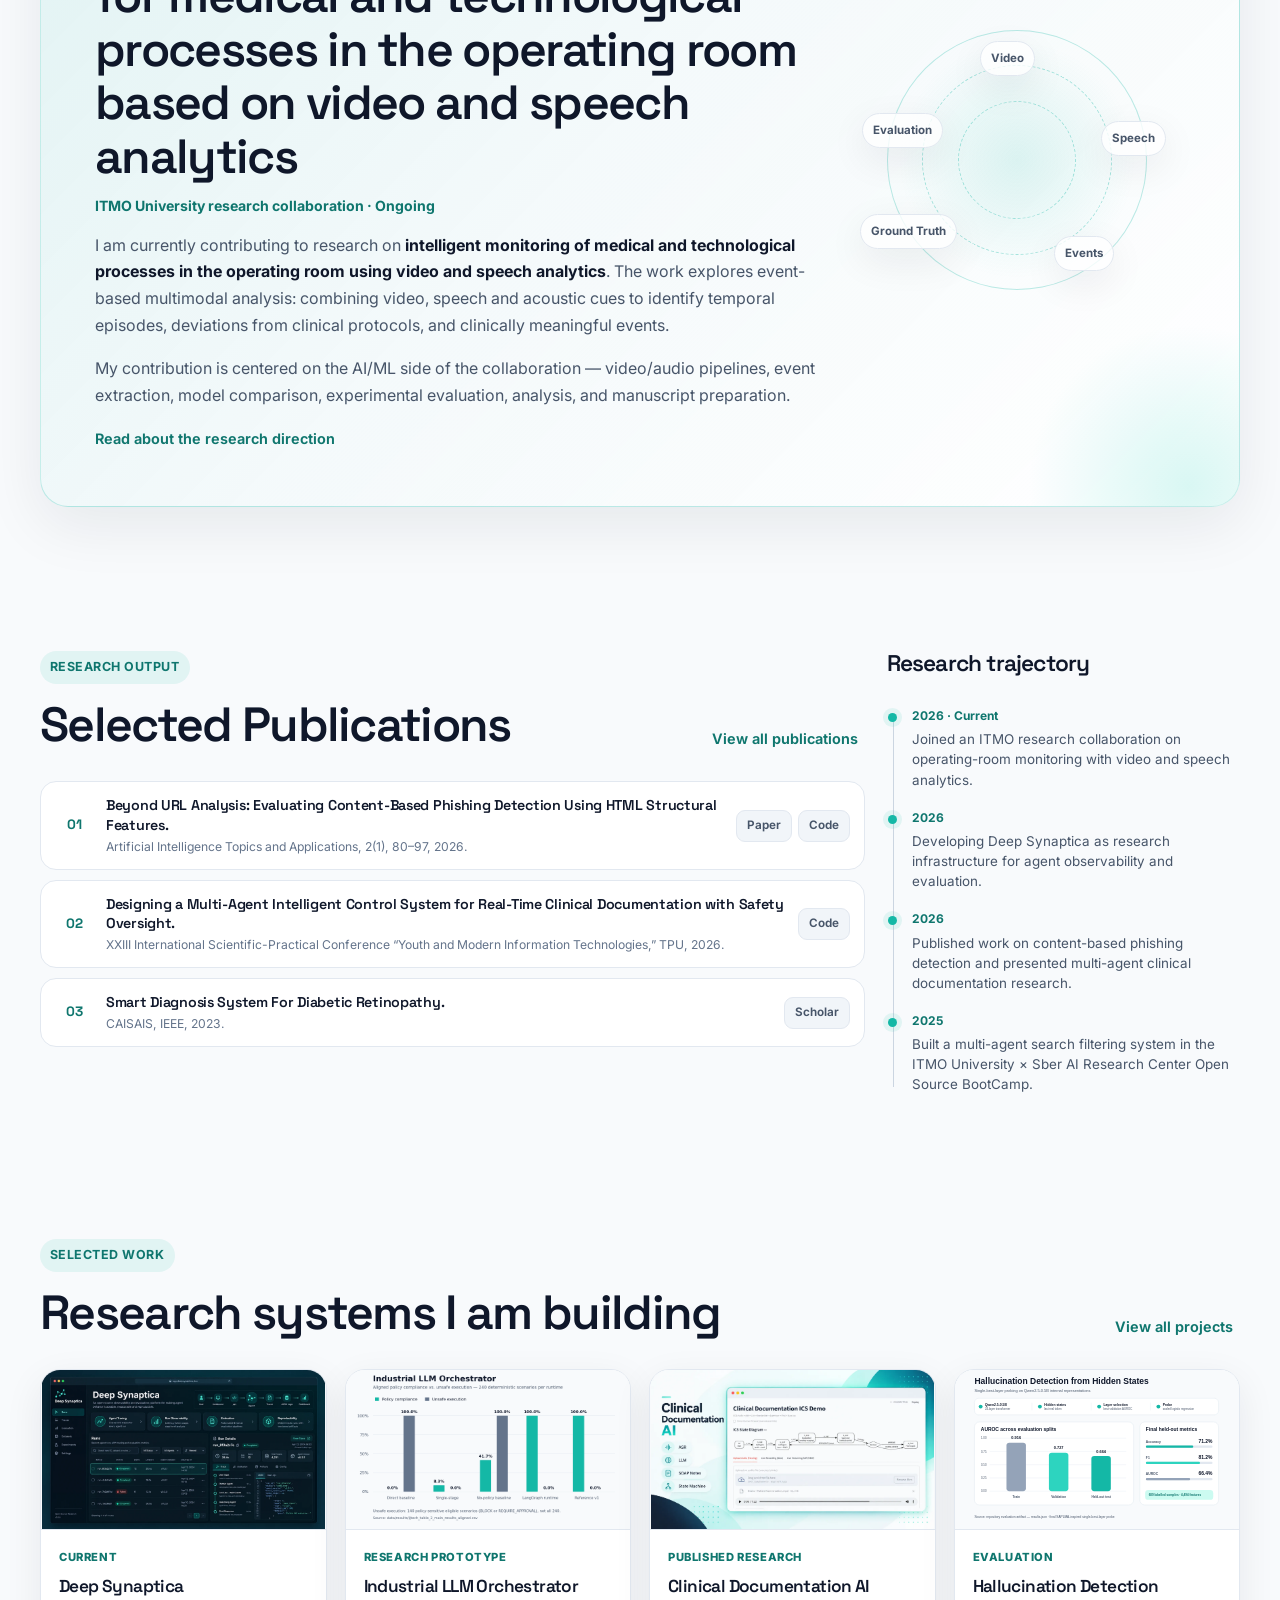
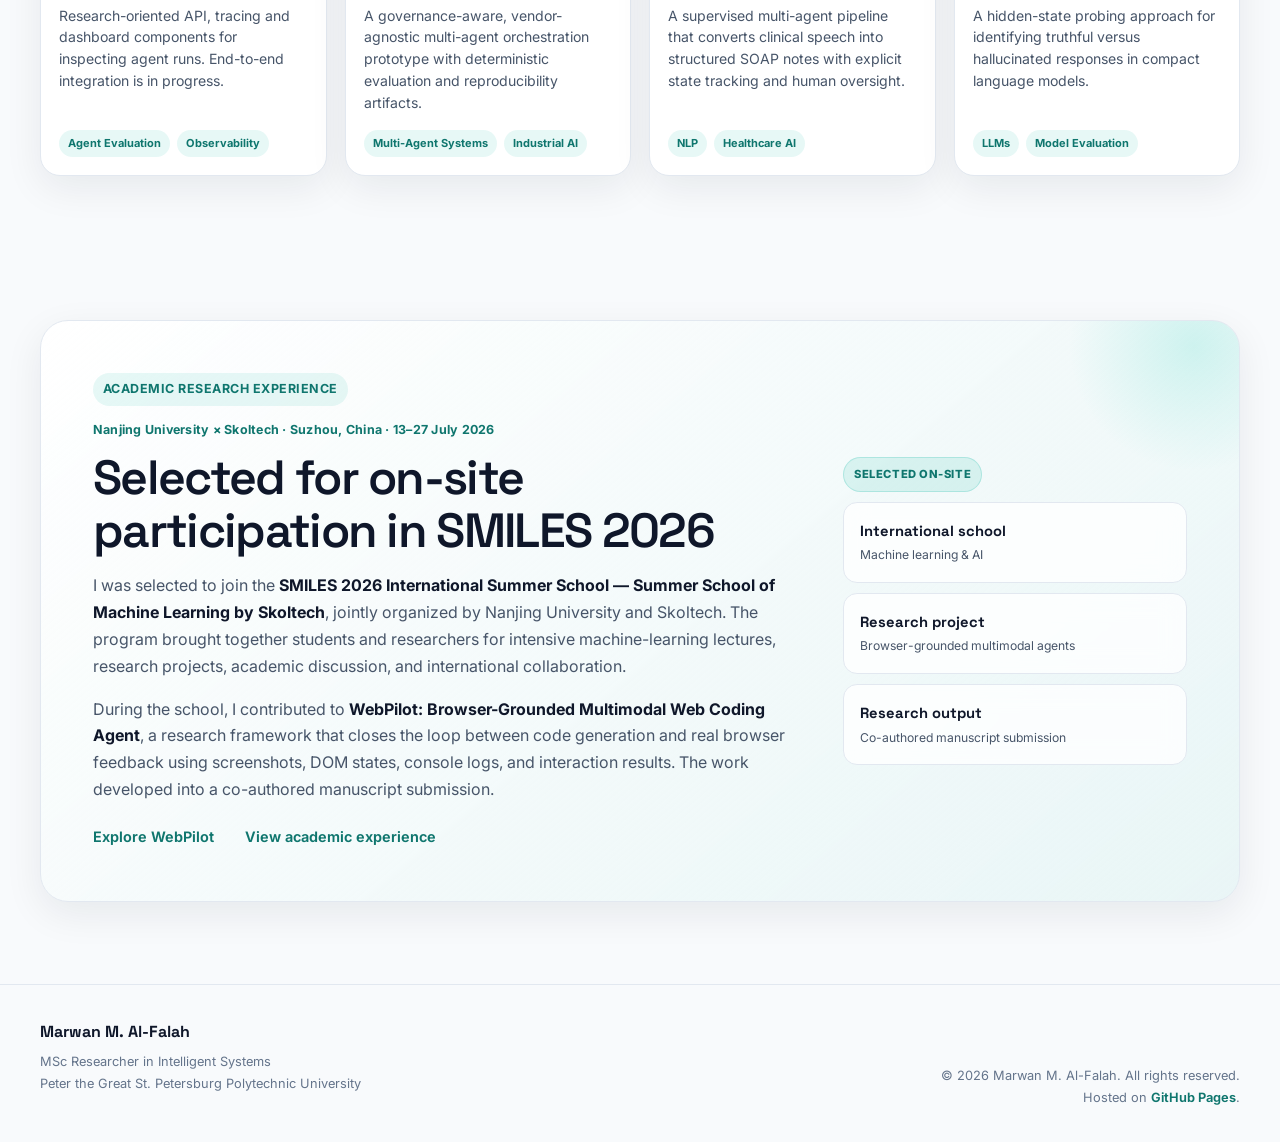
==== commit e82fa38c: "Finalize portfolio research evidence and positioning" ====
--- a/index.html
+++ b/index.html
@@ -92,6 +92,9 @@
                 rel="noopener noreferrer"
                 >View CV</a
               >
+              <a class="text-link" href="publications.html"
+                >Publications<span class="icon" data-icon="arrowRight"></span></a
+              >
             </div>
             <div class="social-row">
               <a
@@ -267,7 +270,7 @@
                     rel="noopener noreferrer"
                     >Paper</a
                   ><a
-                    href="https://github.com/MarwanMAlfalah/phishing-website-detection-content-based-analysis"
+                    href="https://github.com/MarwanMAlfalah/content-phishing-detection"
                     target="_blank"
                     rel="noopener noreferrer"
                     >Code</a
@@ -327,8 +330,8 @@
               <div class="timeline-item">
                 <div class="timeline-date">2026</div>
                 <div class="timeline-text">
-                  Developing Deep Synaptica for agent observability and
-                  measurable evaluation.
+                  Developing Deep Synaptica as research infrastructure for
+                  agent observability and evaluation.
                 </div>
               </div>
               <div class="timeline-item">
@@ -378,8 +381,8 @@
                 <span class="project-label">Current</span>
                 <h3>Deep Synaptica</h3>
                 <p>
-                  An open-source observability and evaluation platform for
-                  making agent behavior traceable, measurable and reproducible.
+                  Research-oriented API, tracing and dashboard components for
+                  inspecting agent runs. End-to-end integration is in progress.
                 </p>
                 <div class="tag-row">
                   <span class="tag">Agent Evaluation</span
@@ -395,7 +398,7 @@
                 rel="noopener noreferrer"
                 ><img
                   src="assets/images/projects/industrial-orchestrator.webp" width="1600" height="900" loading="lazy"
-                  alt="Outcome accuracy and policy compliance by orchestration runtime"
+                  alt="Aligned policy compliance and conditional unsafe execution by orchestration runtime"
               /></a>
               <div class="project-body">
                 <span class="project-label">Research prototype</span>
--- a/assets/css/styles.css
+++ b/assets/css/styles.css
@@ -495,6 +495,12 @@
   gap: 12px;
 }
 
+.hero-actions .text-link {
+  min-height: 32px;
+  align-self: center;
+  justify-self: start;
+}
+
 .social-row {
   display: flex;
   flex-wrap: wrap;
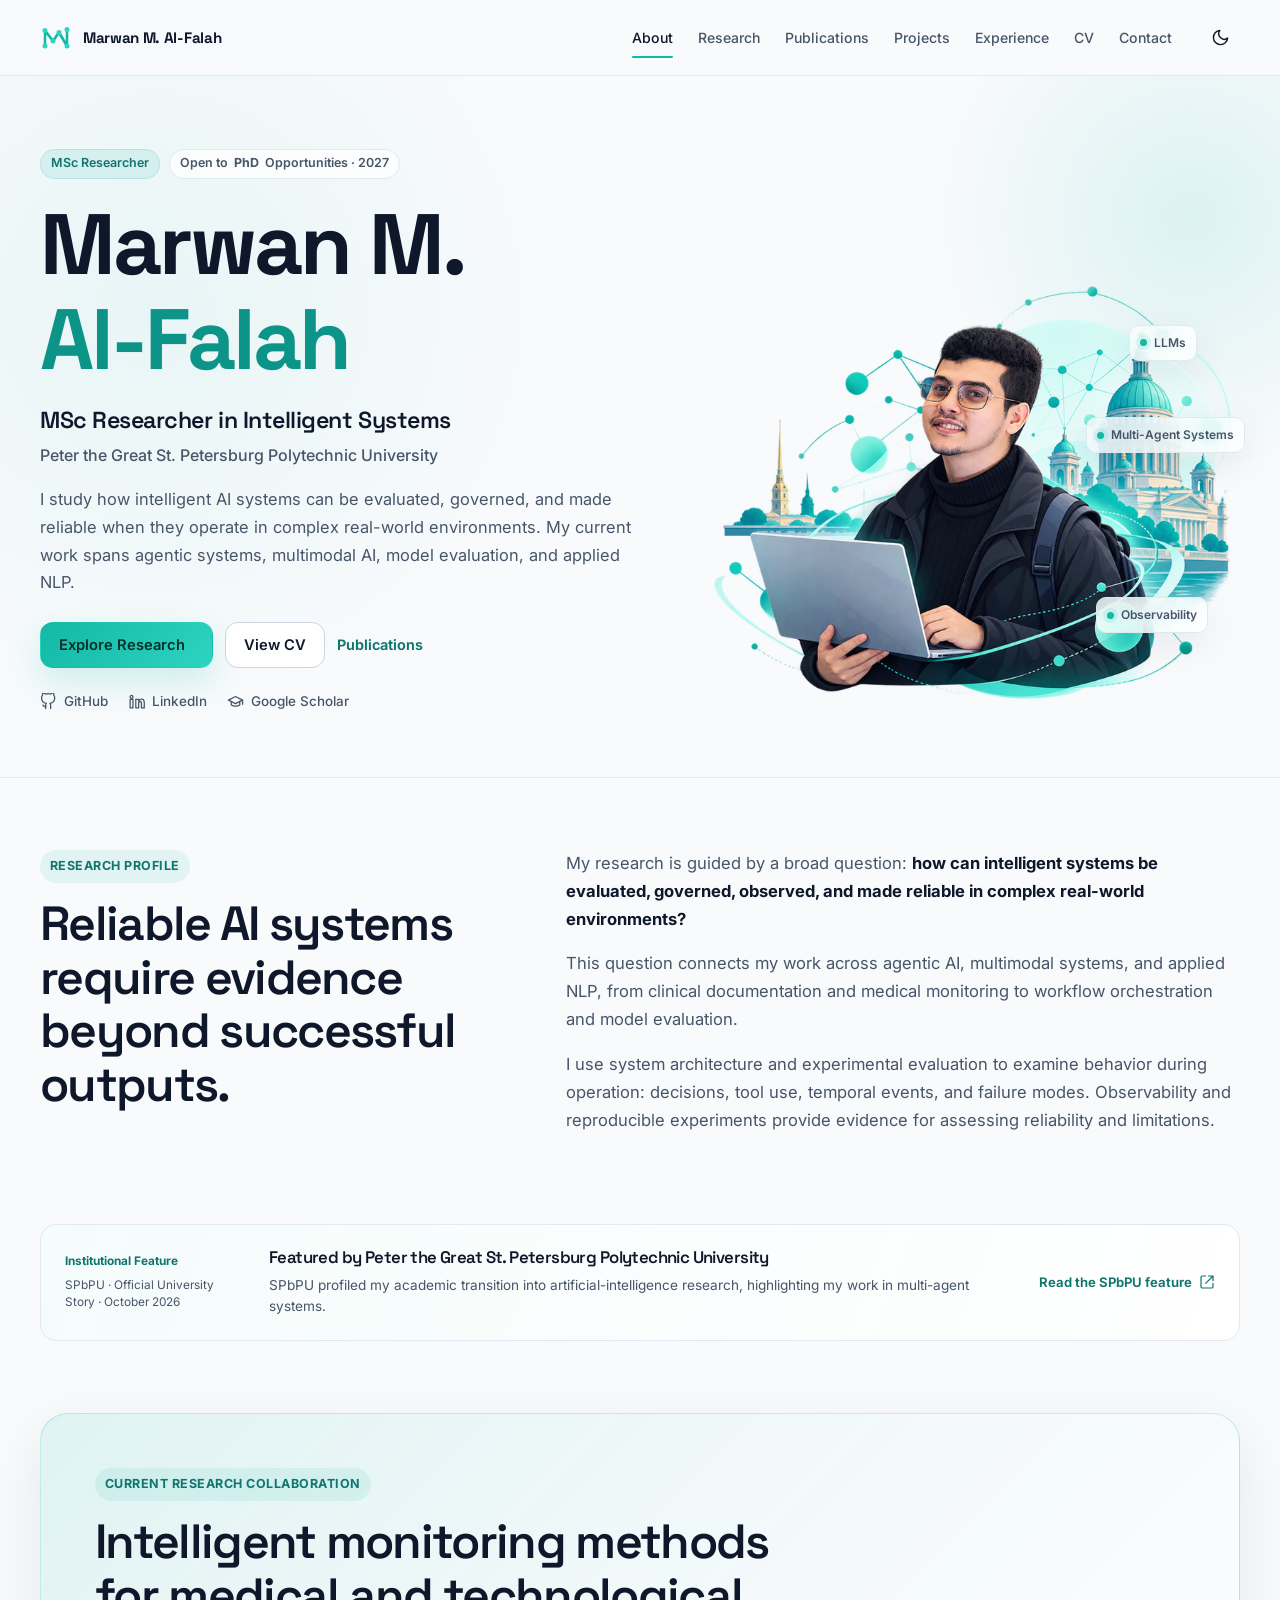
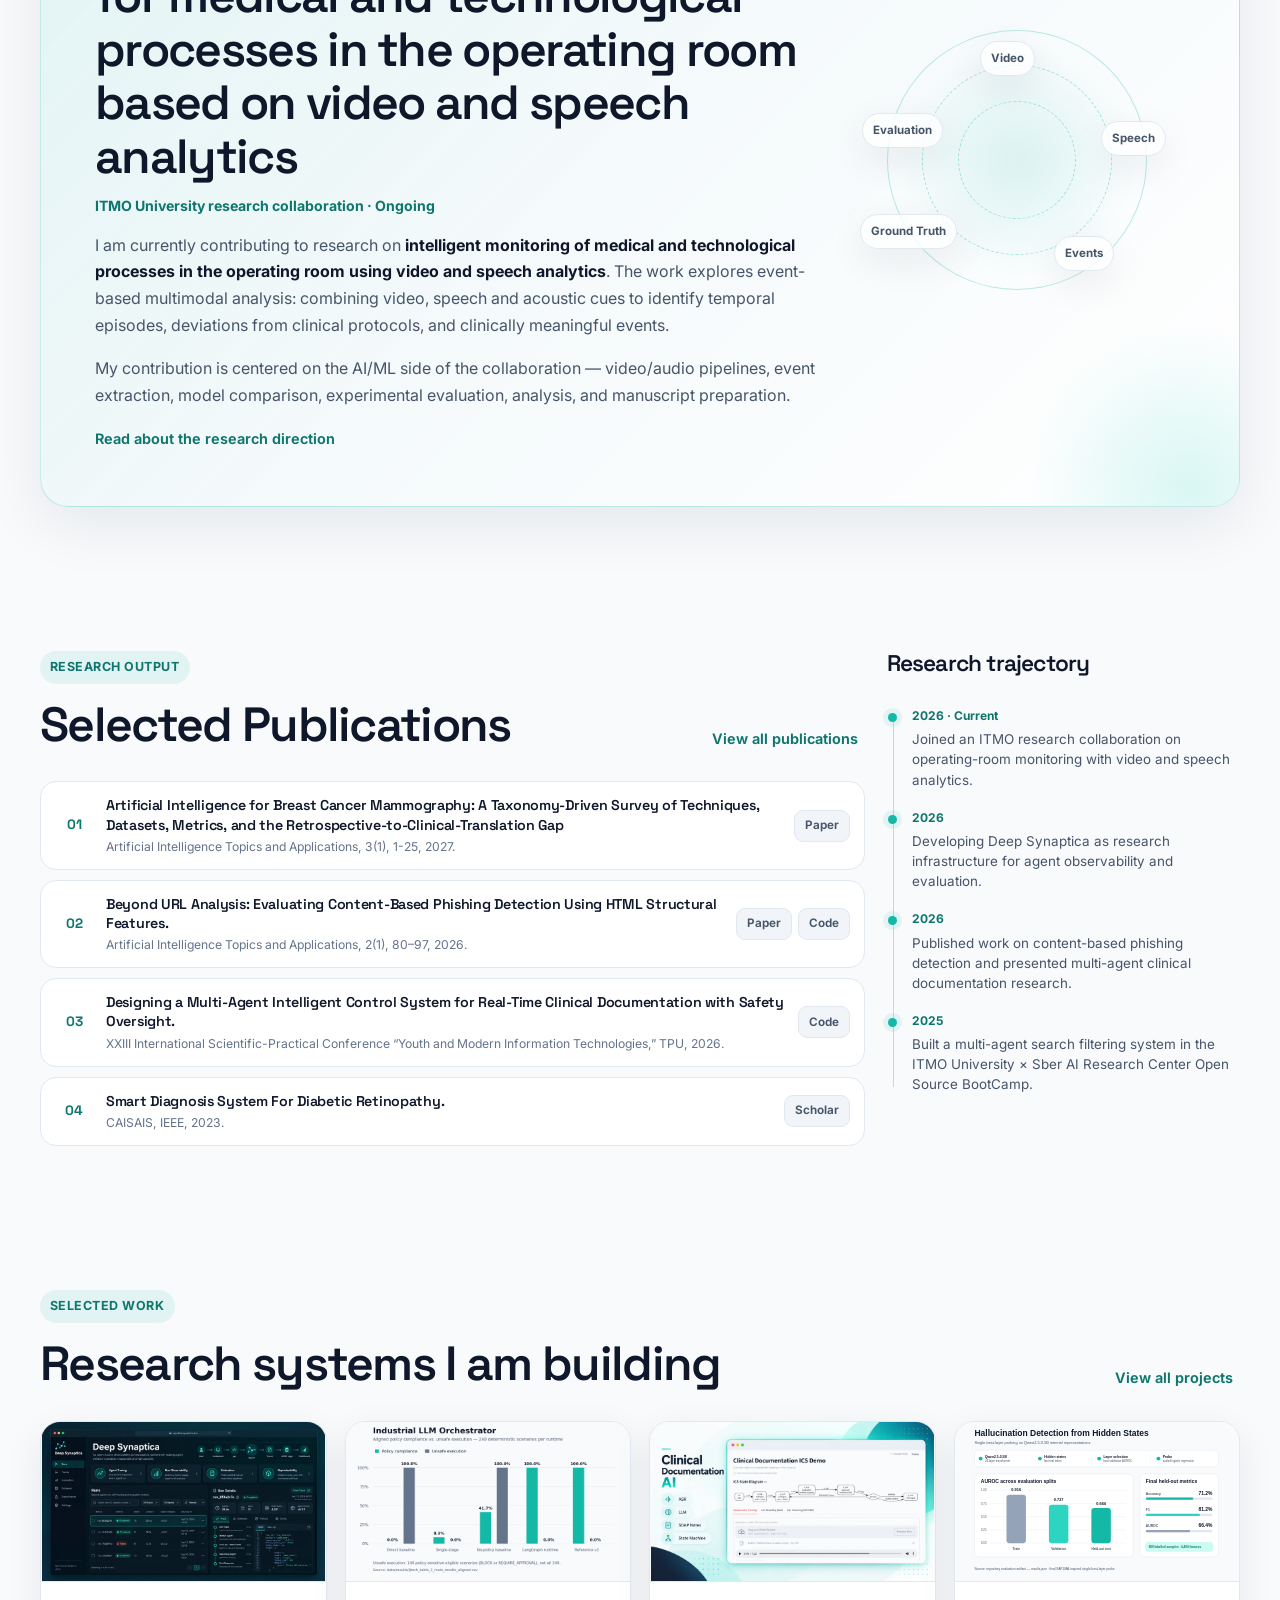
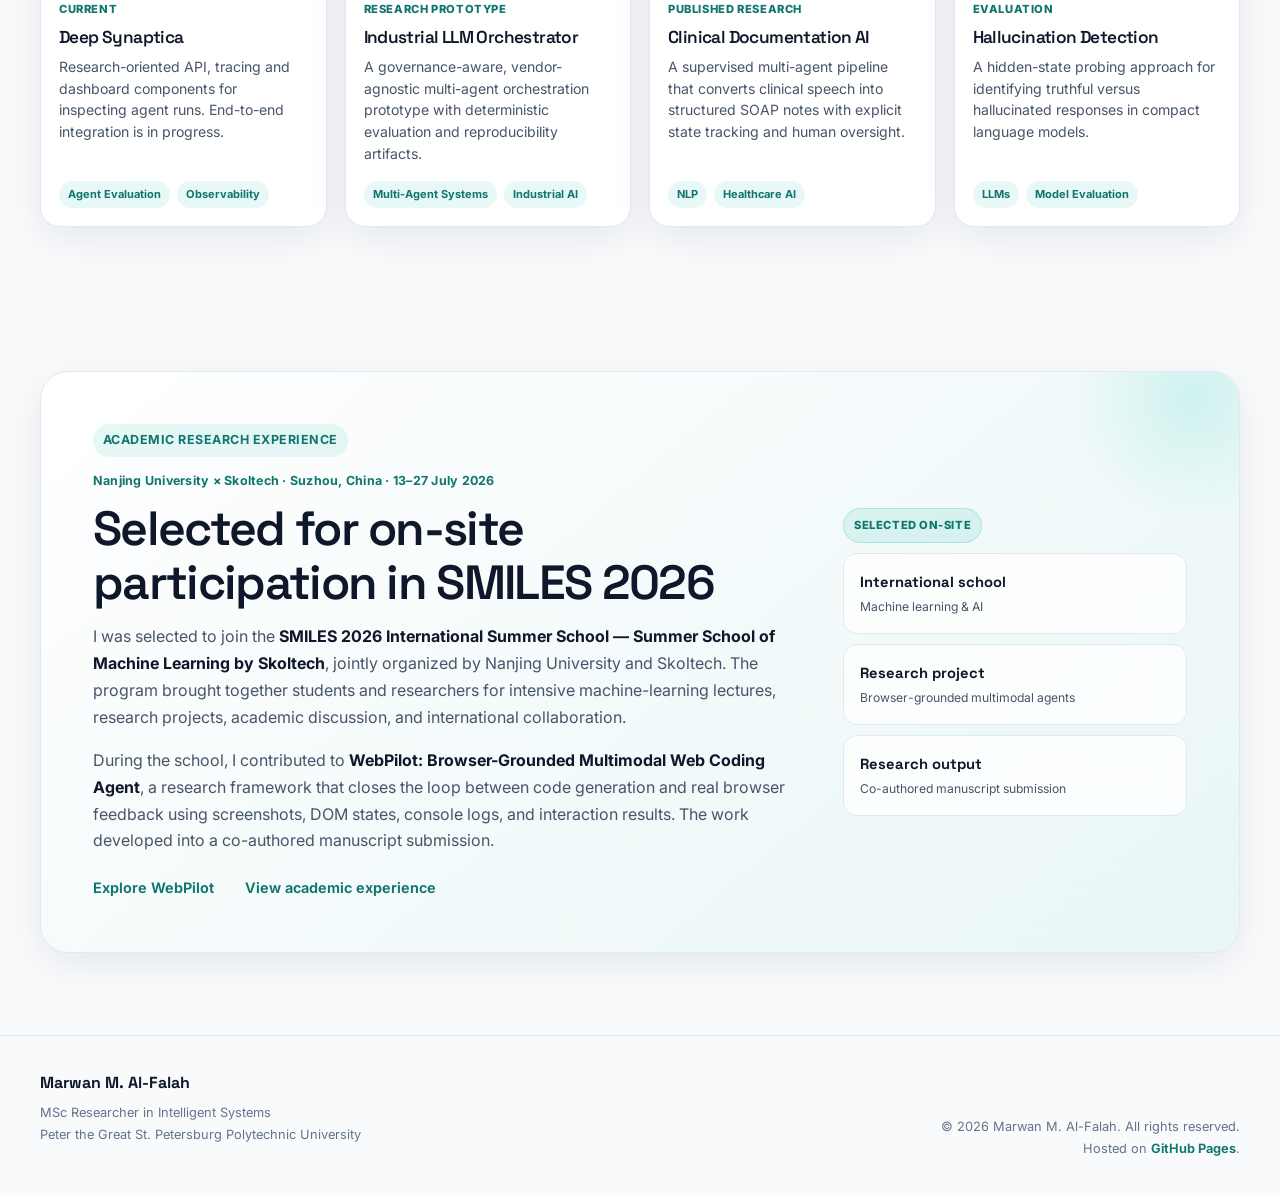
==== commit e7037732: "Add new peer-reviewed AITA publication" ====
--- a/index.html
+++ b/index.html
@@ -255,6 +255,28 @@
                 <div class="pub-index">01</div>
                 <div>
                   <div class="pub-title">
+                    Artificial Intelligence for Breast Cancer Mammography: 
+                    A Taxonomy-Driven Survey of Techniques, Datasets, Metrics, 
+                    and the Retrospective-to-Clinical-Translation Gap
+                  </div>
+                  <div class="pub-meta">
+                    Artificial Intelligence Topics and Applications, 3(1),
+                    1-25, 2027.
+                  </div>
+                </div>
+                <div class="pub-actions">
+                  <a
+                    href="https://asejournals.com/journal/index.php/AITA/article/view/20"
+                    target="_blank"
+                    rel="noopener noreferrer"
+                    >Paper</a
+                  >
+                </div>
+              </article>
+              <article class="publication-item">
+                <div class="pub-index">02</div>
+                <div>
+                  <div class="pub-title">
                     Beyond URL Analysis: Evaluating Content-Based Phishing
                     Detection Using HTML Structural Features.
                   </div>
@@ -278,7 +300,7 @@
                 </div>
               </article>
               <article class="publication-item">
-                <div class="pub-index">02</div>
+                <div class="pub-index">03</div>
                 <div>
                   <div class="pub-title">
                     Designing a Multi-Agent Intelligent Control System for
@@ -299,7 +321,7 @@
                 </div>
               </article>
               <article class="publication-item">
-                <div class="pub-index">03</div>
+                <div class="pub-index">04</div>
                 <div>
                   <div class="pub-title">
                     Smart Diagnosis System For Diabetic Retinopathy.
